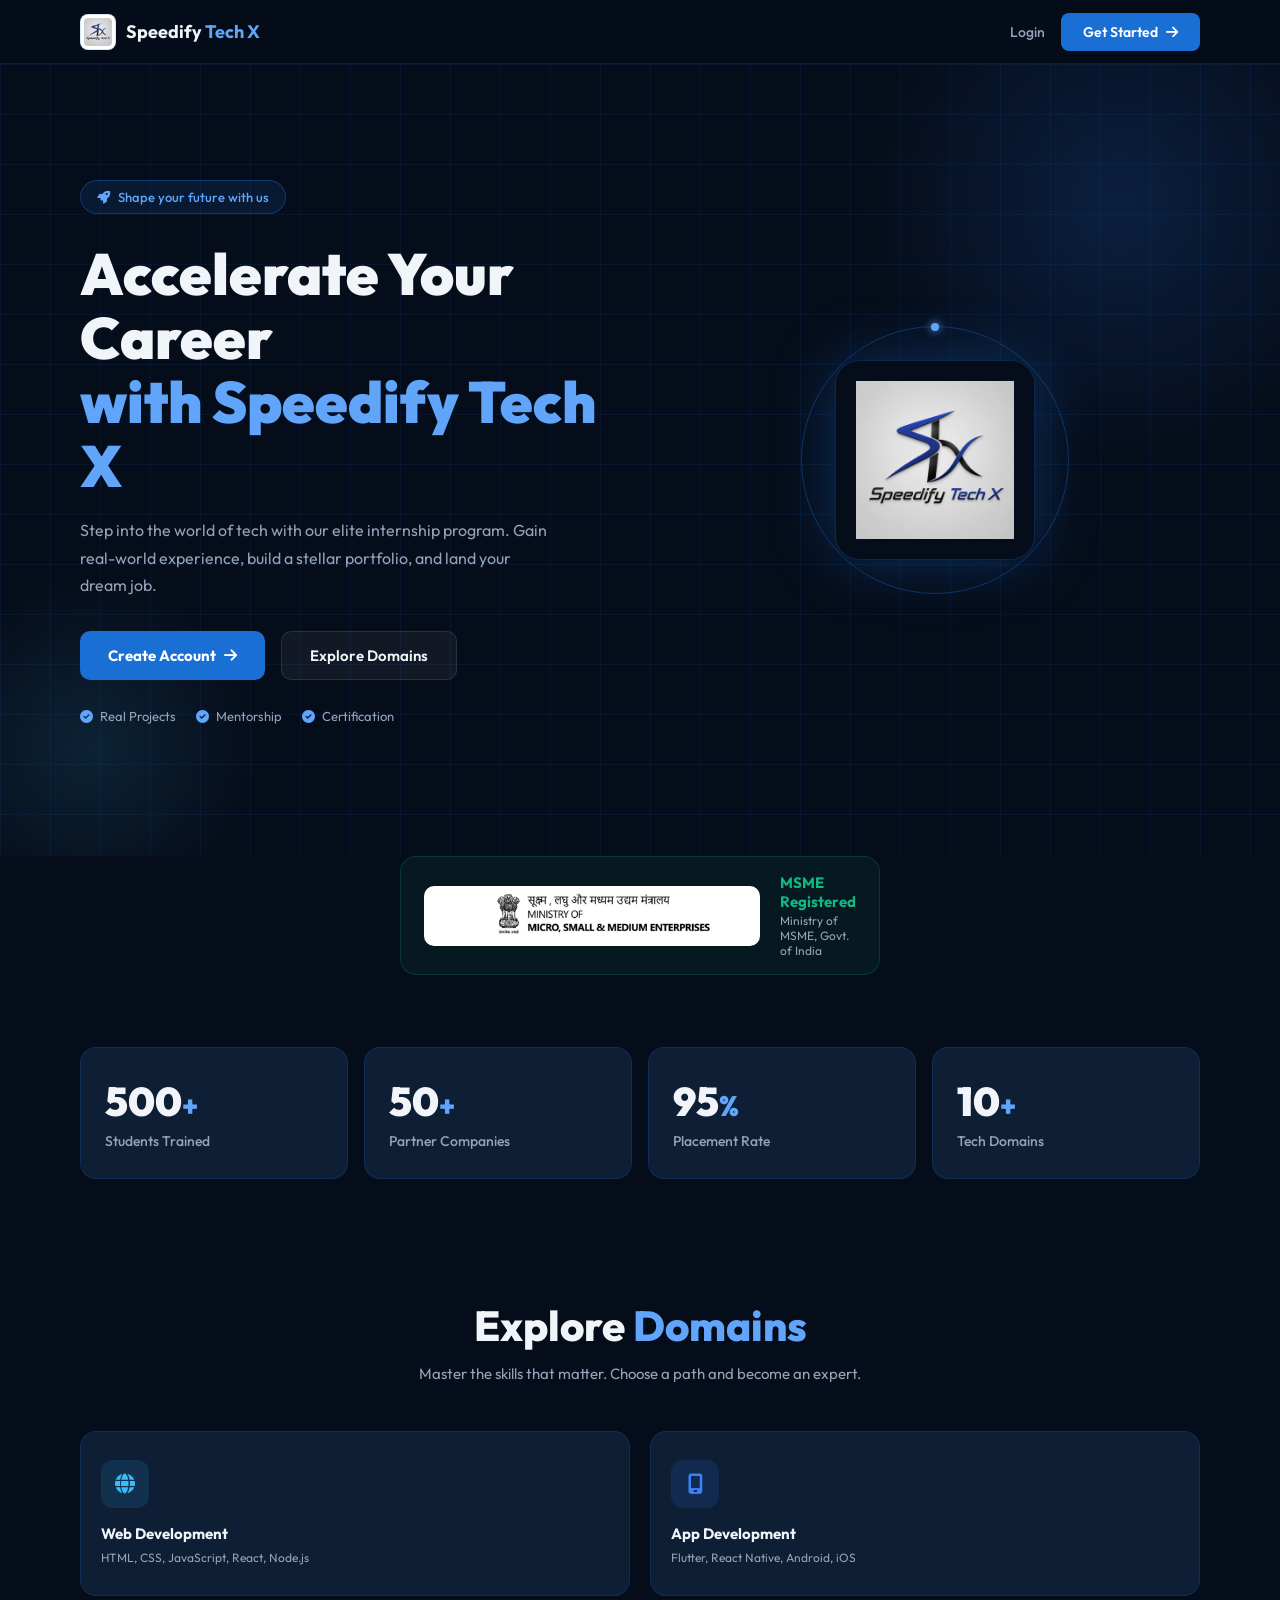
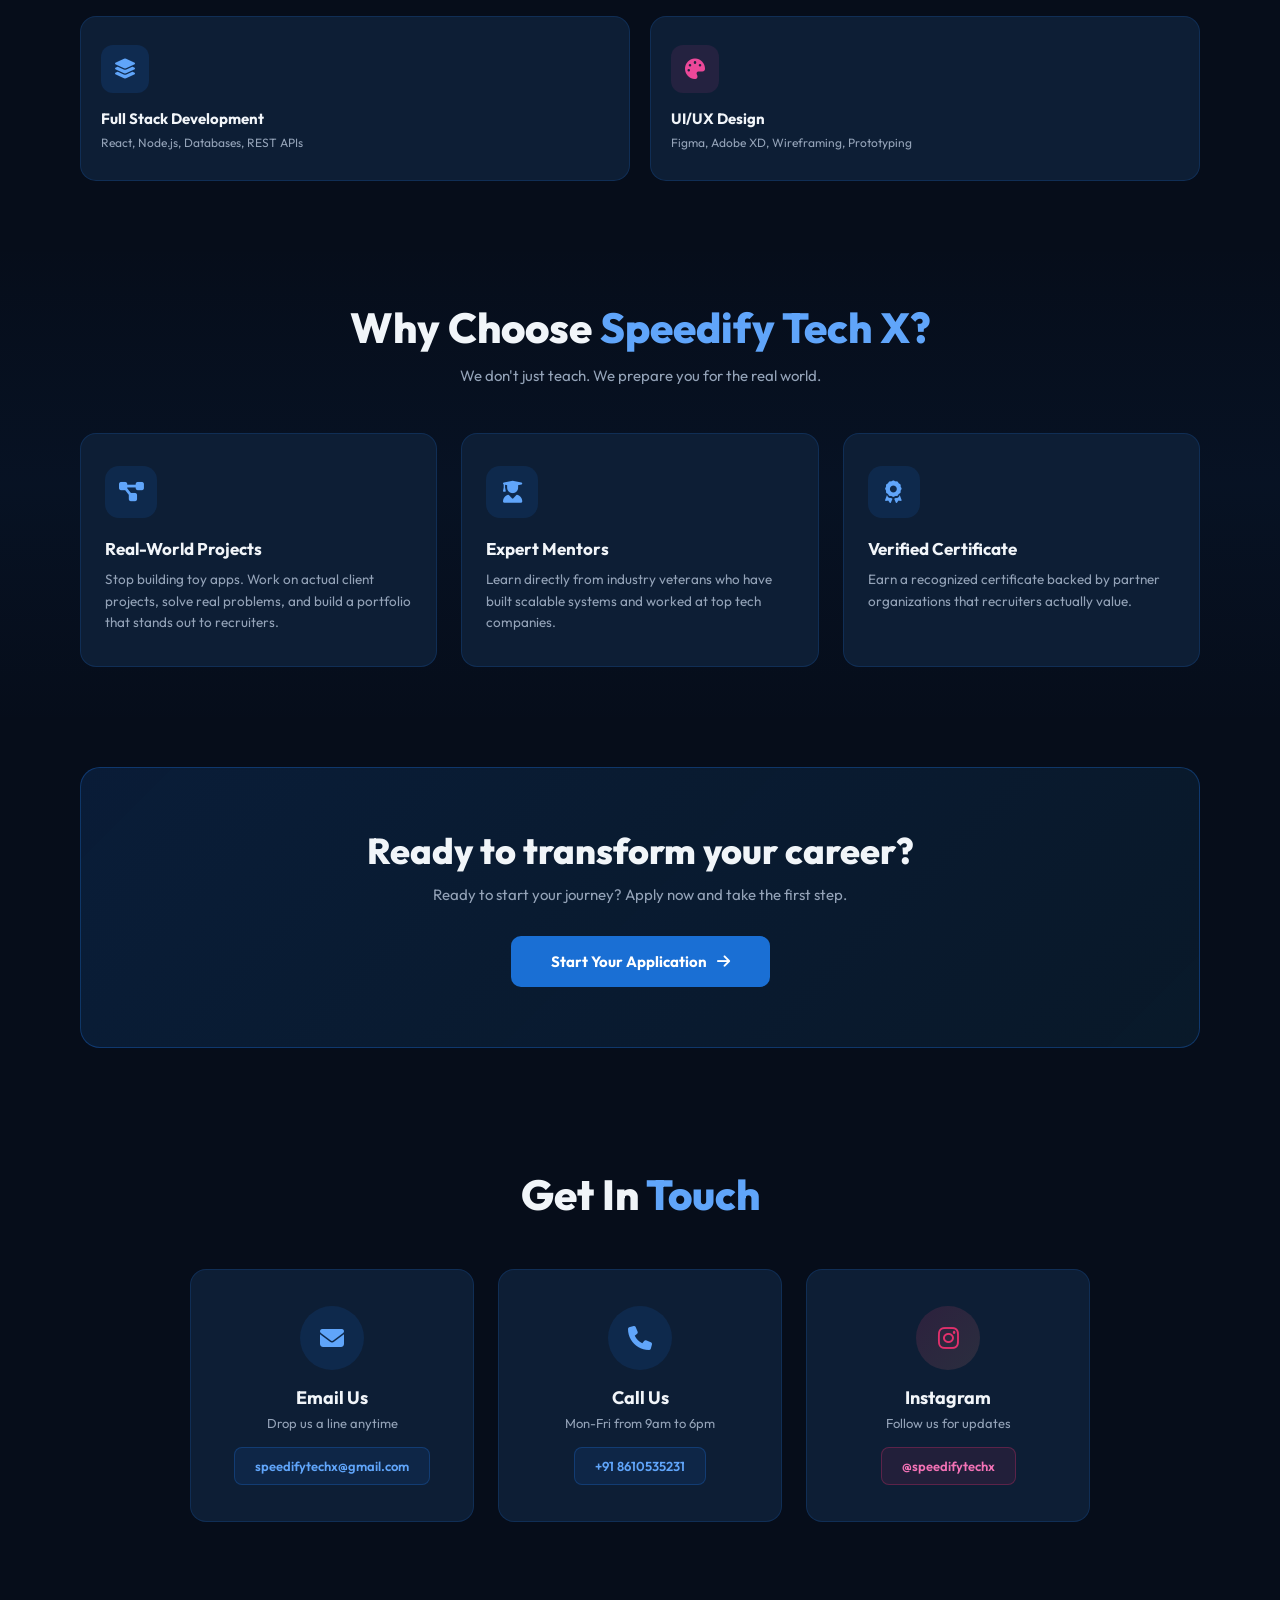
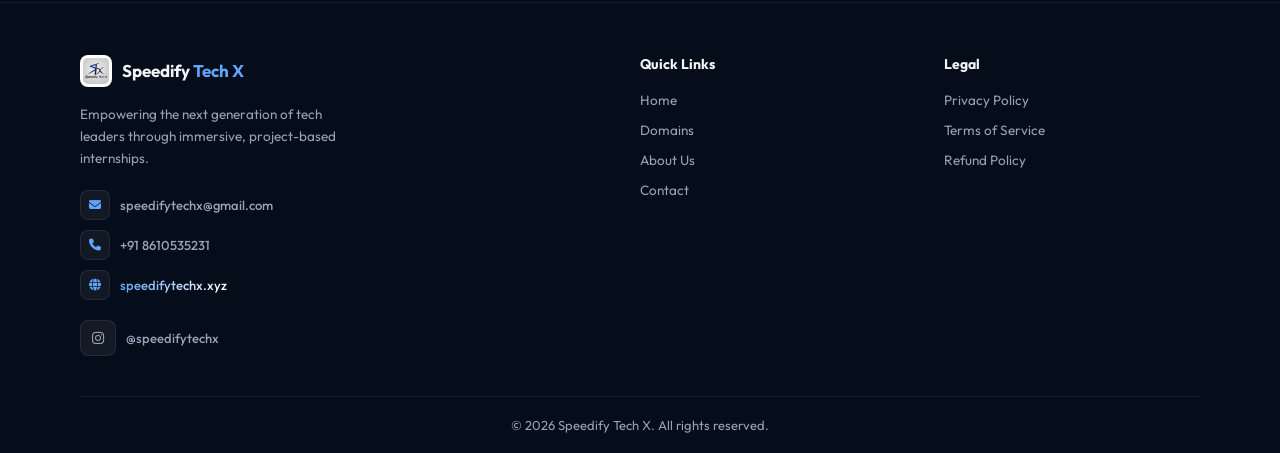
==== landing.html @ d1d83540 "Add files via upload" ====
<!DOCTYPE html>
<html lang="en">
<head>
  <meta charset="UTF-8">
  <meta name="viewport" content="width=device-width, initial-scale=1.0">
  <title>Speedify Tech X — Accelerate Your Career</title>
  <link rel="icon" type="image/jpeg" href="logo.jpeg">
  <link rel="preconnect" href="https://fonts.googleapis.com">
  <link rel="preconnect" href="https://fonts.gstatic.com" crossorigin>
  <link href="https://fonts.googleapis.com/css2?family=Outfit:wght@300;400;500;600;700;800;900&display=swap" rel="stylesheet">
  <link rel="stylesheet" href="https://cdnjs.cloudflare.com/ajax/libs/font-awesome/6.4.0/css/all.min.css">
  <link rel="stylesheet" href="landing.css?v=2">
</head>
<body>

  <!-- NAVBAR -->
  <nav class="navbar">
    <div class="container nav-inner">
      <div class="nav-brand">
        <img src="logo.jpeg" alt="Speedify Tech X" class="nav-logo">
        <span class="nav-brand-name">Speedify <span>Tech X</span></span>
      </div>
      <div class="nav-actions">
        <a href="index.html#login" class="btn-nav-login">Login</a>
        <a href="index.html#apply" class="btn-nav-cta">Get Started <i class="fa-solid fa-arrow-right"></i></a>
      </div>
      <!-- Mobile hamburger -->
      <button class="btn-mobile-nav" id="mobileNavBtn" aria-label="Toggle navigation">
        <i class="fa-solid fa-bars" id="mobileNavIcon"></i>
      </button>
    </div>
    <!-- Mobile nav drawer -->
    <div class="nav-mobile-drawer" id="mobileNavDrawer">
      <a href="#">Home</a>
      <a href="#domains">Domains</a>
      <a href="#contact">Contact</a>
      <a href="index.html#login">Login</a>
      <a href="index.html#apply">Get Started</a>
    </div>
  </nav>

  <!-- HERO -->
  <section class="hero-section">
    <div class="hero-grid-bg"></div>
    <div class="container hero">
      <div class="hero-left">
        <div class="hero-badge"><i class="fa-solid fa-rocket"></i> Shape your future with us</div>
        <h1 class="hero-title">
          Accelerate Your<br>Career<br>
          <span class="hero-title-accent">with Speedify Tech X</span>
        </h1>
        <p class="hero-desc">Step into the world of tech with our elite internship program. Gain real-world experience, build a stellar portfolio, and land your dream job.</p>
        <div class="hero-cta-row">
          <a href="index.html#apply" class="btn-hero-primary">Create Account <i class="fa-solid fa-arrow-right"></i></a>
          <a href="#domains" class="btn-hero-secondary">Explore Domains</a>
        </div>
        <div class="hero-trust-row">
          <span><i class="fa-solid fa-circle-check"></i> Real Projects</span>
          <span><i class="fa-solid fa-circle-check"></i> Mentorship</span>
          <span><i class="fa-solid fa-circle-check"></i> Certification</span>
        </div>

      </div>
      <div class="hero-right">
        <div class="hero-logo-ring">
          <div class="ring-outer"></div>
          <div class="hero-logo-card">
            <img src="logo.jpeg" alt="Speedify Tech X Logo">
          </div>
        </div>

      </div>
    </div>
  </section>

  <!-- MSME BADGE -->
  <div class="container msme-wrap">
    <div class="msme-bar">
      <div class="msme-cert-img-wrap">
        <img src="msme.jpg" alt="MSME Certificate" class="msme-cert-img">
      </div>
      <div class="msme-right-text">
        <strong class="msme-registered-title">MSME Registered</strong>
        <p class="msme-registered-sub">Ministry of MSME, Govt. of India</p>
      </div>
    </div>
  </div>

  <!-- STATS -->
  <section class="stats-section">
    <div class="container">
      <div class="stats-grid">
        <div class="stat-card"><span class="stat-num">500<span class="stat-plus">+</span></span><span class="stat-label">Students Trained</span></div>
        <div class="stat-card"><span class="stat-num">50<span class="stat-plus">+</span></span><span class="stat-label">Partner Companies</span></div>
        <div class="stat-card"><span class="stat-num">95<span class="stat-plus">%</span></span><span class="stat-label">Placement Rate</span></div>
        <div class="stat-card"><span class="stat-num">10<span class="stat-plus">+</span></span><span class="stat-label">Tech Domains</span></div>
      </div>
    </div>
  </section>

  <!-- DOMAINS -->
  <section class="domains-section" id="domains">
    <div class="container">
      <div class="section-header">
        <h2>Explore <span>Domains</span></h2>
        <p>Master the skills that matter. Choose a path and become an expert.</p>
      </div>
      <div class="domains-grid">
        <div class="domain-card"><div class="domain-icon cyan"><i class="fa-solid fa-globe"></i></div><h3>Web Development</h3><p>HTML, CSS, JavaScript, React, Node.js</p></div>
        <div class="domain-card"><div class="domain-icon blue"><i class="fa-solid fa-mobile-screen"></i></div><h3>App Development</h3><p>Flutter, React Native, Android, iOS</p></div>
        <div class="domain-card"><div class="domain-icon purple"><i class="fa-solid fa-layer-group"></i></div><h3>Full Stack Development</h3><p>React, Node.js, Databases, REST APIs</p></div>
        <div class="domain-card"><div class="domain-icon pink"><i class="fa-solid fa-palette"></i></div><h3>UI/UX Design</h3><p>Figma, Adobe XD, Wireframing, Prototyping</p></div>
      </div>
    </div>
  </section>

  <!-- WHY CHOOSE -->
  <section class="why-section">
    <div class="container">
      <div class="section-header">
        <h2>Why Choose <span>Speedify Tech X?</span></h2>
        <p>We don't just teach. We prepare you for the real world.</p>
      </div>
      <div class="why-grid">
        <div class="why-card"><div class="why-icon"><i class="fa-solid fa-diagram-project"></i></div><h3>Real-World Projects</h3><p>Stop building toy apps. Work on actual client projects, solve real problems, and build a portfolio that stands out to recruiters.</p></div>
        <div class="why-card"><div class="why-icon"><i class="fa-solid fa-user-graduate"></i></div><h3>Expert Mentors</h3><p>Learn directly from industry veterans who have built scalable systems and worked at top tech companies.</p></div>
        <div class="why-card"><div class="why-icon"><i class="fa-solid fa-award"></i></div><h3>Verified Certificate</h3><p>Earn a recognized certificate backed by partner organizations that recruiters actually value.</p></div>
      </div>
    </div>
  </section>

  <!-- CTA SECTION -->
  <section class="cta-section">
    <div class="container">
      <div class="cta-card">
        <h2>Ready to transform your career?</h2>
        <p>Ready to start your journey? Apply now and take the first step.</p>
        <a href="index.html#apply" class="btn-cta-full">Start Your Application <i class="fa-solid fa-arrow-right"></i></a>
      </div>
    </div>
  </section>

  <!-- CONTACT -->
  <section class="contact-section" id="contact">
    <div class="container">
      <div class="section-header"><h2>Get In <span>Touch</span></h2></div>
      <div class="contact-grid">
        <div class="contact-card">
          <div class="contact-icon"><i class="fa-solid fa-envelope"></i></div>
          <h3>Email Us</h3>
          <p>Drop us a line anytime</p>
          <a href="mailto:speedifytechx@gmail.com" class="contact-link">speedifytechx@gmail.com</a>
        </div>
        <div class="contact-card">
          <div class="contact-icon"><i class="fa-solid fa-phone"></i></div>
          <h3>Call Us</h3>
          <p>Mon-Fri from 9am to 6pm</p>
          <a href="tel:+918610535231" class="contact-link">+91 8610535231</a>
        </div>
        <div class="contact-card insta-card">
          <div class="contact-icon"><i class="fa-brands fa-instagram"></i></div>
          <h3>Instagram</h3>
          <p>Follow us for updates</p>
          <a href="https://www.instagram.com/speedifytechx?igsh=OW5lcGgxejd1MXJq" target="_blank" rel="noopener noreferrer" class="contact-link">@speedifytechx</a>
        </div>
      </div>
    </div>
  </section>

  <!-- FOOTER -->
  <footer class="footer">
    <div class="container">
      <div class="footer-main">
        <div class="footer-brand-col">
          <div class="footer-brand">
            <img src="logo.jpeg" alt="Speedify Tech X" class="footer-logo">
            <span class="footer-brand-name">Speedify <span>Tech X</span></span>
          </div>
          <p class="footer-brand-desc">Empowering the next generation of tech leaders through immersive, project-based internships.</p>
          <div class="footer-contact-list">
            <a href="mailto:speedifytechx@gmail.com" class="footer-contact-item footer-fade-in" style="animation-delay:0.1s">
              <i class="fa-solid fa-envelope"></i>
              <span>speedifytechx@gmail.com</span>
            </a>
            <a href="tel:+918610535231" class="footer-contact-item footer-fade-in" style="animation-delay:0.2s">
              <i class="fa-solid fa-phone"></i>
              <span>+91 8610535231</span>
            </a>
            <a href="https://speedifytechx.xyz/" target="_blank" rel="noopener noreferrer" class="footer-contact-item footer-contact-website footer-fade-in" style="animation-delay:0.3s">
              <i class="fa-solid fa-globe"></i>
              <span>speedifytechx.xyz</span>
            </a>
          </div>
          <div class="footer-socials">
            <a href="https://www.instagram.com/speedifytechx?igsh=OW5lcGgxejd1MXJq" target="_blank" rel="noopener noreferrer" class="footer-social-link footer-fade-in" style="animation-delay:0.4s" aria-label="Instagram">
              <span class="footer-social-btn"><i class="fa-brands fa-instagram"></i></span>
              <span>@speedifytechx</span>
            </a>
          </div>
        </div>
        <div class="footer-links-col">
          <h4 class="footer-col-title">Quick Links</h4>
          <ul class="footer-link-list">
            <li><a href="#">Home</a></li>
            <li><a href="#domains">Domains</a></li>
            <li><a href="#">About Us</a></li>
            <li><a href="#contact">Contact</a></li>
          </ul>
        </div>
        <div class="footer-links-col">
          <h4 class="footer-col-title">Legal</h4>
          <ul class="footer-link-list">
            <li><a href="#">Privacy Policy</a></li>
            <li><a href="#">Terms of Service</a></li>
            <li><a href="#">Refund Policy</a></li>
          </ul>
        </div>
      </div>
      <div class="footer-bottom">
        <p>© 2026 Speedify Tech X. All rights reserved.</p>
      </div>
    </div>
  </footer>

  <!-- Scroll to top -->
  <button class="scroll-top" id="scrollTop" onclick="window.scrollTo({top:0,behavior:'smooth'})">
    <i class="fa-solid fa-arrow-up"></i>
  </button>

  <script>
    window.addEventListener('scroll', () => {
      document.getElementById('scrollTop').style.opacity = window.scrollY > 300 ? '1' : '0';
    });

    // Mobile nav toggle
    const mobileNavBtn    = document.getElementById('mobileNavBtn');
    const mobileNavDrawer = document.getElementById('mobileNavDrawer');
    const mobileNavIcon   = document.getElementById('mobileNavIcon');
    if (mobileNavBtn && mobileNavDrawer) {
      mobileNavBtn.addEventListener('click', () => {
        const isOpen = mobileNavDrawer.classList.toggle('open');
        mobileNavIcon.className = isOpen ? 'fa-solid fa-xmark' : 'fa-solid fa-bars';
      });
      // Close drawer when a link is clicked
      mobileNavDrawer.querySelectorAll('a').forEach(link => {
        link.addEventListener('click', () => {
          mobileNavDrawer.classList.remove('open');
          mobileNavIcon.className = 'fa-solid fa-bars';
        });
      });
    }
  </script>
</body>
</html>
---- landing.css ----
/* Speedify Tech X — Landing Page CSS */
*, *::before, *::after { margin: 0; padding: 0; box-sizing: border-box; }

html { width: 100%; min-height: 100vh; }

:root {
  --bg: #060d1a;
  --bg2: #091221;
  --card: #0d1e35;
  --border: rgba(30,115,230,0.18);
  --purple: #1a6fd4;
  --purple-light: #60a5fa;
  --cyan: #38bdf8;
  --text: #f1f5f9;
  --muted: #94a3b8;
  --success: #10b981;
  --max-w: 1200px;
  --px: 60px;
}

body { font-family: 'Outfit', sans-serif; background: var(--bg); color: var(--text); overflow-x: hidden; width: 100%; min-height: 100vh; }

/* ── FULL-WIDTH SECTION BASE ──────────────────────────── */
section, .navbar, .footer, .msme-wrap { width: 100%; }

/* ── SHARED CONTAINER ─────────────────────────────────── */
.container {
  width: 100%;
  max-width: var(--max-w);
  margin-left: auto;
  margin-right: auto;
  padding-left: var(--px);
  padding-right: var(--px);
}

/* ── NAVBAR ───────────────────────────────────────────── */
.navbar { height: 64px; position: sticky; top: 0; z-index: 100; background: rgba(6,13,26,0.88); backdrop-filter: blur(12px); border-bottom: 1px solid var(--border); }
.nav-inner { display: flex; align-items: center; justify-content: space-between; height: 100%; padding-top: 0; padding-bottom: 0; }
.nav-brand { display: flex; align-items: center; gap: 10px; }
.nav-logo { width: 36px; height: 36px; border-radius: 8px; object-fit: contain; background: #fff; border: 1px solid var(--border); padding: 3px; }
.nav-brand-name { font-size: 18px; font-weight: 700; color: var(--text); }
.nav-brand-name span { color: var(--purple-light); }
.nav-actions { display: flex; align-items: center; gap: 16px; }
.btn-nav-login { color: var(--muted); text-decoration: none; font-size: 14px; font-weight: 500; transition: color 0.2s; }
.btn-nav-login:hover { color: var(--text); }
.btn-nav-cta { background: var(--purple); color: #fff; padding: 10px 22px; border-radius: 8px; text-decoration: none; font-size: 14px; font-weight: 600; display: flex; align-items: center; gap: 8px; transition: all 0.2s; }
.btn-nav-cta:hover { background: #1558b0; transform: translateY(-1px); }

/* ── HERO ─────────────────────────────────────────────── */
.hero-section { position: relative; width: 100%; overflow: hidden; }
.hero-grid-bg {
  position: absolute; inset: 0;
  background-image:
    linear-gradient(rgba(30,115,230,0.09) 1px, transparent 1px),
    linear-gradient(90deg, rgba(30,115,230,0.09) 1px, transparent 1px);
  background-size: 50px 50px;
  pointer-events: none; z-index: 0;
  animation: gridPulse 6s ease-in-out infinite alternate;
}
@keyframes gridPulse {
  0%   { opacity: 0.6; }
  100% { opacity: 1; }
}
/* Floating blue orbs */
.hero-section::before {
  content: '';
  position: absolute;
  width: 520px; height: 520px;
  border-radius: 50%;
  background: radial-gradient(circle, rgba(30,115,230,0.18) 0%, transparent 70%);
  top: -120px; right: -100px;
  pointer-events: none; z-index: 0;
  animation: orbFloat 10s ease-in-out infinite alternate;
}
.hero-section::after {
  content: '';
  position: absolute;
  width: 340px; height: 340px;
  border-radius: 50%;
  background: radial-gradient(circle, rgba(56,189,248,0.12) 0%, transparent 70%);
  bottom: -60px; left: -80px;
  pointer-events: none; z-index: 0;
  animation: orbFloat 13s ease-in-out infinite alternate-reverse;
}
@keyframes orbFloat {
  0%   { transform: translate(0,0) scale(1); }
  100% { transform: translate(30px, 40px) scale(1.08); }
}
.hero { min-height: 88vh; display: flex; align-items: center; justify-content: space-between; padding-top: 60px; padding-bottom: 60px; gap: 60px; position: relative; z-index: 1; }
.hero-left { flex: 1; max-width: 560px; z-index: 1; }
.hero-badge { display: inline-flex; align-items: center; gap: 8px; background: rgba(30,115,230,0.12); border: 1px solid rgba(30,115,230,0.35); color: var(--purple-light); padding: 8px 16px; border-radius: 30px; font-size: 13px; font-weight: 500; margin-bottom: 28px; }
.hero-title { font-size: clamp(36px, 5vw, 58px); font-weight: 900; line-height: 1.1; margin-bottom: 20px; }
.hero-title-accent { color: var(--purple-light); }
.hero-desc { font-size: 16px; color: var(--muted); line-height: 1.7; margin-bottom: 32px; max-width: 480px; }
.hero-cta-row { display: flex; gap: 16px; margin-bottom: 28px; flex-wrap: wrap; }
.btn-hero-primary { background: var(--purple); color: #fff; padding: 14px 28px; border-radius: 10px; text-decoration: none; font-size: 15px; font-weight: 700; display: flex; align-items: center; gap: 8px; transition: all 0.2s; }
.btn-hero-primary:hover { background: #1558b0; transform: translateY(-2px); box-shadow: 0 8px 24px rgba(26,111,212,0.4); }
.btn-hero-secondary { background: rgba(255,255,255,0.05); color: var(--text); padding: 14px 28px; border-radius: 10px; text-decoration: none; font-size: 15px; font-weight: 600; border: 1px solid rgba(255,255,255,0.1); transition: all 0.2s; }
.btn-hero-secondary:hover { background: rgba(255,255,255,0.1); }
.hero-trust-row { display: flex; gap: 20px; font-size: 13px; color: var(--muted); margin-bottom: 16px; flex-wrap: wrap; }
.hero-trust-row i { color: var(--purple-light); margin-right: 4px; }

/* HERO RIGHT */
.hero-right { flex: 1; display: flex; align-items: center; justify-content: center; position: relative; min-height: 380px; z-index: 1; overflow: visible; }
.hero-logo-ring { position: relative; width: 220px; height: 220px; display: flex; align-items: center; justify-content: center; }
.ring-outer { position: absolute; inset: -24px; border-radius: 50%; border: 1.5px solid rgba(30,115,230,0.35); animation: spin 20s linear infinite; }
.ring-outer::before { content:''; position: absolute; top: -4px; left: 50%; width: 8px; height: 8px; background: var(--purple-light); border-radius: 50%; transform: translateX(-50%); box-shadow: 0 0 8px var(--purple-light); }
.hero-logo-card { width: 200px; height: 200px; background: #060d1a; border-radius: 24px; display: flex; align-items: center; justify-content: center; box-shadow: 0 0 60px rgba(26,111,212,0.35); border: 1px solid rgba(30,115,230,0.25); padding: 20px; }
.hero-logo-card img { width: 100%; height: 100%; object-fit: contain; border-radius: 0; }
@keyframes spin { from { transform: rotate(0deg); } to { transform: rotate(360deg); } }


/* ── MSME BAR ─────────────────────────────────────────── */
.msme-wrap { padding-top: 0; padding-bottom: 32px; }
.msme-bar { background: rgba(16,185,129,0.07); border: 1px solid rgba(16,185,129,0.2); border-radius: 16px; padding: 16px 28px; display: flex; align-items: center; justify-content: center; gap: 20px; max-width: 480px; margin: 0 auto; }
.msme-cert-img-wrap { background: #fff; border-radius: 10px; overflow: hidden; flex-shrink: 0; height: 60px; display: flex; align-items: center; padding: 4px 8px; }
.msme-cert-img { height: 52px; width: auto; object-fit: contain; display: block; }
.msme-right-text { display: flex; flex-direction: column; gap: 2px; }
.msme-registered-title { color: var(--success); font-size: 15px; font-weight: 700; }
.msme-registered-sub { color: var(--muted); font-size: 12px; }

/* ── STATS ────────────────────────────────────────────── */
.stats-section { padding: 40px 0 60px; }
.stats-grid { display: grid; grid-template-columns: repeat(4, 1fr); gap: 16px; }
.stat-card { background: var(--card); border: 1px solid var(--border); border-radius: 16px; padding: 28px 24px; display: flex; flex-direction: column; gap: 6px; transition: border-color 0.2s; }
.stat-card:hover { border-color: rgba(30,115,230,0.45); }
.stat-num { font-size: 40px; font-weight: 900; color: var(--text); }
.stat-plus { color: var(--purple-light); font-size: 28px; }
.stat-label { color: var(--muted); font-size: 14px; font-weight: 500; }

/* ── SECTION HEADER ───────────────────────────────────── */
.section-header { text-align: center; margin-bottom: 48px; }
.section-header h2 { font-size: clamp(28px, 4vw, 42px); font-weight: 800; margin-bottom: 12px; }
.section-header h2 span { color: var(--purple-light); }
.section-header p { color: var(--muted); font-size: 15px; max-width: 500px; margin: 0 auto; }

/* ── DOMAINS ──────────────────────────────────────────── */
.domains-section { padding: 60px 0; }
.domains-grid { display: grid; grid-template-columns: repeat(2, 1fr); gap: 20px; }

/* ── DOMAIN CARDS ─ full-width stretch ────────────────── */
.domain-card { background: var(--card); border: 1px solid var(--border); border-radius: 16px; padding: 28px 20px; transition: all 0.2s; cursor: default; width: 100%; }
.domain-card:hover { border-color: rgba(30,115,230,0.5); transform: translateY(-4px); box-shadow: 0 12px 32px rgba(26,111,212,0.2); }
.domain-icon { width: 48px; height: 48px; border-radius: 12px; display: flex; align-items: center; justify-content: center; font-size: 20px; margin-bottom: 16px; }
.domain-icon.cyan   { background: rgba(56,189,248,0.12);  color: #38bdf8; }
.domain-icon.purple { background: rgba(30,115,230,0.15);  color: var(--purple-light); }
.domain-icon.red    { background: rgba(244,63,94,0.1);    color: #f43f5e; }
.domain-icon.green  { background: rgba(16,185,129,0.1);   color: #10b981; }
.domain-icon.pink   { background: rgba(236,72,153,0.1);   color: #ec4899; }
.domain-icon.blue   { background: rgba(59,130,246,0.12);  color: #3b82f6; }
.domain-card h3 { font-size: 15px; font-weight: 700; margin-bottom: 6px; }
.domain-card p  { font-size: 12px; color: var(--muted); line-height: 1.5; }

/* ── WHY SECTION ──────────────────────────────────────── */
.why-section { padding: 60px 0; background: linear-gradient(180deg, transparent 0%, rgba(26,111,212,0.05) 50%, transparent 100%); }
.why-grid { display: grid; grid-template-columns: repeat(3, 1fr); gap: 24px; }
.why-card { background: var(--card); border: 1px solid var(--border); border-radius: 16px; padding: 32px 24px; transition: all 0.2s; }
.why-card:hover { border-color: rgba(30,115,230,0.45); transform: translateY(-4px); }
.why-icon { width: 52px; height: 52px; background: rgba(30,115,230,0.13); border-radius: 14px; display: flex; align-items: center; justify-content: center; font-size: 22px; color: var(--purple-light); margin-bottom: 20px; }
.why-card h3 { font-size: 17px; font-weight: 700; margin-bottom: 10px; }
.why-card p  { font-size: 13.5px; color: var(--muted); line-height: 1.6; }

/* ── CTA ──────────────────────────────────────────────── */
.cta-section { padding: 40px 0 60px; }
.cta-card { background: linear-gradient(135deg, rgba(26,111,212,0.16) 0%, rgba(56,189,248,0.07) 100%); border: 1px solid rgba(30,115,230,0.32); border-radius: 20px; padding: 60px 40px; text-align: center; }
.cta-card h2 { font-size: clamp(24px, 3vw, 36px); font-weight: 800; margin-bottom: 12px; }
.cta-card p  { color: var(--muted); font-size: 15px; margin-bottom: 32px; }
.btn-cta-full { display: inline-flex; align-items: center; gap: 10px; background: var(--purple); color: #fff; padding: 16px 40px; border-radius: 10px; text-decoration: none; font-size: 15px; font-weight: 700; transition: all 0.2s; }
.btn-cta-full:hover { background: #1558b0; transform: translateY(-2px); box-shadow: 0 8px 32px rgba(26,111,212,0.45); }

/* ── CONTACT ──────────────────────────────────────────── */
.contact-section { padding: 60px 0; }
.contact-grid { display: grid; grid-template-columns: repeat(3, 1fr); gap: 24px; max-width: 900px; margin: 0 auto; }
.contact-card { background: var(--card); border: 1px solid var(--border); border-radius: 16px; padding: 36px 24px; text-align: center; }
.contact-icon { width: 64px; height: 64px; background: rgba(30,115,230,0.13); border-radius: 50%; display: flex; align-items: center; justify-content: center; font-size: 24px; color: var(--purple-light); margin: 0 auto 16px; }
.contact-card h3 { font-size: 18px; font-weight: 700; margin-bottom: 6px; }
.contact-card p  { color: var(--muted); font-size: 13px; margin-bottom: 16px; }
.contact-link { display: inline-block; background: rgba(30,115,230,0.1); border: 1px solid rgba(30,115,230,0.28); color: var(--purple-light); padding: 10px 20px; border-radius: 8px; text-decoration: none; font-size: 13px; font-weight: 600; transition: all 0.2s; }
.contact-link:hover { background: rgba(30,115,230,0.22); }
/* Instagram card special style */
.contact-card.insta-card .contact-icon { background: linear-gradient(135deg, rgba(225,48,108,0.15), rgba(253,160,133,0.12)); color: #e1306c; }
.contact-card.insta-card .contact-link { background: rgba(225,48,108,0.1); border-color: rgba(225,48,108,0.3); color: #f472b6; }
.contact-card.insta-card .contact-link:hover { background: rgba(225,48,108,0.2); }

/* ── FOOTER ───────────────────────────────────────────── */
.footer { border-top: 1px solid var(--border); margin-top: 20px; }
.footer-main { display: grid; grid-template-columns: 2fr 1fr 1fr; gap: 48px; padding: 52px 0 40px; }
.footer-brand-col { display: flex; flex-direction: column; gap: 16px; }
.footer-brand { display: flex; align-items: center; gap: 10px; }
.footer-logo { width: 32px; height: 32px; border-radius: 8px; object-fit: contain; background: #fff; padding: 3px; }
.footer-brand-name { font-size: 17px; font-weight: 700; color: var(--text); }
.footer-brand-name span { color: var(--purple-light); }
.footer-brand-desc { color: var(--muted); font-size: 13.5px; line-height: 1.65; max-width: 280px; }

/* Footer contact + animation */
@keyframes footerFadeUp {
  from { opacity: 0; transform: translateY(14px); }
  to   { opacity: 1; transform: translateY(0); }
}
@keyframes footerIconPulse {
  0%, 100% { box-shadow: 0 0 0 0 rgba(26,111,212,0.35); }
  50%      { box-shadow: 0 0 0 6px rgba(26,111,212,0); }
}
@keyframes footerLinkShimmer {
  0%   { background-position: 200% center; }
  100% { background-position: -200% center; }
}
.footer-fade-in { opacity: 0; animation: footerFadeUp 0.65s ease forwards; }
.footer-contact-list { display: flex; flex-direction: column; gap: 10px; margin-top: 4px; }
.footer-contact-item {
  display: inline-flex;
  align-items: center;
  gap: 10px;
  color: var(--muted);
  text-decoration: none;
  font-size: 13px;
  font-weight: 500;
  transition: color 0.25s ease, transform 0.25s ease;
}
.footer-contact-item i {
  width: 30px;
  height: 30px;
  border-radius: 8px;
  background: rgba(255,255,255,0.05);
  border: 1px solid rgba(255,255,255,0.08);
  display: flex;
  align-items: center;
  justify-content: center;
  font-size: 12px;
  color: var(--purple-light);
  flex-shrink: 0;
  transition: background 0.25s ease, transform 0.25s ease, box-shadow 0.25s ease;
}
.footer-contact-item:hover {
  color: var(--text);
  transform: translateX(5px);
}
.footer-contact-item:hover i {
  background: rgba(26,111,212,0.2);
  border-color: rgba(30,115,230,0.38);
  transform: scale(1.08);
  animation: footerIconPulse 1.4s ease infinite;
}
.footer-contact-website span {
  background: linear-gradient(90deg, var(--purple-light), #fff, var(--purple-light));
  background-size: 200% auto;
  -webkit-background-clip: text;
  background-clip: text;
  -webkit-text-fill-color: transparent;
  animation: footerLinkShimmer 4s linear infinite;
}
.footer-socials { display: flex; gap: 10px; margin-top: 4px; }
.footer-social-link {
  display: inline-flex;
  align-items: center;
  gap: 10px;
  color: var(--muted);
  text-decoration: none;
  font-size: 13px;
  font-weight: 500;
  transition: color 0.2s ease, transform 0.2s ease;
}
.footer-social-link:hover { color: var(--text); transform: translateX(4px); }
.footer-social-btn { width: 36px; height: 36px; border-radius: 8px; background: rgba(255,255,255,0.06); border: 1px solid rgba(255,255,255,0.08); color: var(--muted); display: flex; align-items: center; justify-content: center; font-size: 14px; transition: all 0.2s; }
.footer-social-link:hover .footer-social-btn { background: rgba(30,115,230,0.18); border-color: rgba(30,115,230,0.35); color: var(--purple-light); }
.footer-links-col { display: flex; flex-direction: column; gap: 12px; }
.footer-col-title { font-size: 14px; font-weight: 700; color: var(--text); margin-bottom: 4px; }
.footer-link-list { list-style: none; display: flex; flex-direction: column; gap: 10px; }
.footer-link-list a { color: var(--muted); text-decoration: none; font-size: 13.5px; transition: color 0.2s; }
.footer-link-list a:hover { color: var(--purple-light); }
.footer-bottom { padding: 20px 0; border-top: 1px solid var(--border); display: flex; align-items: center; justify-content: center; flex-wrap: wrap; gap: 12px; }
.footer-bottom p { color: var(--muted); font-size: 13px; }

/* ── SCROLL TO TOP ────────────────────────────────────── */
.scroll-top { position: fixed; bottom: 28px; right: 28px; width: 44px; height: 44px; background: var(--purple); color: #fff; border: none; border-radius: 50%; cursor: pointer; font-size: 16px; display: flex; align-items: center; justify-content: center; opacity: 0; transition: opacity 0.3s, transform 0.2s; box-shadow: 0 4px 16px rgba(26,111,212,0.45); }
.scroll-top:hover { transform: translateY(-3px); }

/* ── RESPONSIVE ───────────────────────────────────────── */
@media (max-width: 1280px) {
  :root { --px: 40px; }
}

@media (max-width: 1024px) {
  :root { --px: 24px; }
  .hero { flex-direction: column; align-items: center; padding-top: 48px; padding-bottom: 48px; text-align: center; }
  .hero-left {
    max-width: 100%;
    width: 100%;
    display: flex;
    flex-direction: column;
    align-items: center;
  }
  .hero-desc { margin-left: auto; margin-right: auto; }
  .hero-badge, .hero-trust-row { justify-content: center; }
  .hero-cta-row { justify-content: center; width: 100%; }
  .hero-right { min-height: 280px; width: 100%; }
  .msme-wrap { display: flex; justify-content: center; }
  .stats-grid { grid-template-columns: repeat(2, 1fr); }
  .domains-grid { grid-template-columns: repeat(2, 1fr); }
  .why-grid { grid-template-columns: 1fr; }
  .contact-grid { grid-template-columns: 1fr 1fr; }
  .footer-main { grid-template-columns: 1fr 1fr; gap: 32px; padding-top: 40px; padding-bottom: 32px; }
  .footer-brand-col { grid-column: 1 / -1; }
}

@media (max-width: 640px) {
  :root { --px: 20px; }
  .navbar { position: relative; }
  .nav-inner { gap: 12px; }
  .btn-mobile-nav { display: block; margin-left: auto; flex-shrink: 0; }
  .nav-actions { display: none; }
  .nav-brand { min-width: 0; }
  .nav-brand-name { font-size: 16px; }

  /* Hero */
  .hero { min-height: auto; gap: 36px; padding-top: 40px; padding-bottom: 40px; }
  .hero-title { font-size: clamp(30px, 8vw, 44px); }
  .hero-desc { font-size: 14px; }
  .btn-hero-primary,
  .btn-hero-secondary { width: 100%; justify-content: center; padding: 13px 20px; }
  .hero-right { min-height: 240px; }
  .hero-logo-card { width: 160px; height: 160px; }
  .hero-logo-ring { width: 160px; height: 160px; }

  /* MSME */
  .msme-bar {
    flex-direction: column;
    text-align: center;
    width: 100%;
    max-width: 100%;
    align-items: center;
    padding: 14px 18px;
  }
  .msme-cert-img-wrap {
    width: 100%;
    max-width: 280px;
    justify-content: center;
  }
  .msme-cert-img {
    max-width: 100%;
    width: auto;
    height: auto;
    max-height: 56px;
    object-fit: contain;
  }
  .msme-right-text { align-items: center; text-align: center; }

  /* Stats */
  .stats-grid { grid-template-columns: 1fr 1fr; gap: 12px; }
  .stat-card { padding: 20px 16px; align-items: center; text-align: center; }
  .stat-num { font-size: 32px; }

  /* Domains */
  .domains-grid { grid-template-columns: 1fr 1fr; gap: 12px; }
  .domain-card {
    padding: 20px 14px;
    display: flex;
    flex-direction: column;
    align-items: center;
    text-align: center;
  }

  /* Why */
  .why-grid { grid-template-columns: 1fr; }
  .why-card {
    width: 100%;
    display: flex;
    flex-direction: column;
    align-items: center;
    text-align: center;
  }

  /* CTA */
  .cta-card { padding: 40px 20px; }
  .btn-cta-full { width: 100%; justify-content: center; }

  /* Contact */
  .contact-grid { grid-template-columns: 1fr; }
  .contact-card { width: 100%; }

  /* Footer */
  .footer-main { grid-template-columns: 1fr; gap: 24px; padding-top: 28px; padding-bottom: 20px; }
  .footer-brand-col {
    grid-column: auto;
    align-items: center;
    text-align: center;
  }
  .footer-brand { justify-content: center; }
  .footer-brand-desc { max-width: 100%; text-align: center; }
  .footer-contact-list { align-items: center; width: 100%; }
  .footer-contact-item { max-width: 320px; width: 100%; }
  .footer-socials { justify-content: center; width: 100%; }
  .footer-links-col { align-items: center; text-align: center; }
  .footer-link-list { align-items: center; }
  .footer-bottom { flex-direction: column; text-align: center; justify-content: center; }

  /* Scroll top */
  .scroll-top { bottom: 16px; right: 16px; width: 40px; height: 40px; font-size: 14px; }
}

/* ── MOBILE NAV HAMBURGER ─────────────────────────────── */
.btn-mobile-nav {
  display: none;
  background: transparent;
  border: none;
  color: var(--text);
  font-size: 22px;
  cursor: pointer;
  padding: 4px 8px;
  border-radius: 8px;
  transition: background 0.2s;
}
.btn-mobile-nav:hover { background: rgba(255,255,255,0.08); }

/* Mobile nav drawer */
.nav-mobile-drawer {
  display: none;
  flex-direction: column;
  gap: 8px;
  background: rgba(6,13,26,0.97);
  border-top: 1px solid var(--border);
  padding: 16px var(--px);
  position: absolute;
  top: 64px;
  left: 0;
  right: 0;
  z-index: 99;
  backdrop-filter: blur(12px);
}
.nav-mobile-drawer.open { display: flex; }
.nav-mobile-drawer a {
  color: var(--muted);
  text-decoration: none;
  font-size: 15px;
  font-weight: 500;
  padding: 10px 0;
  border-bottom: 1px solid var(--border);
  transition: color 0.2s;
}
.nav-mobile-drawer a:last-child { border-bottom: none; }
.nav-mobile-drawer a:hover { color: var(--text); }

@media (max-width: 400px) {
  :root { --px: 14px; }
  .domains-grid { grid-template-columns: 1fr; }
  .stats-grid { grid-template-columns: 1fr; }
  .hero-trust-row {
    flex-direction: column;
    align-items: center;
    gap: 8px;
  }
  .hero-title { text-align: center; }
}
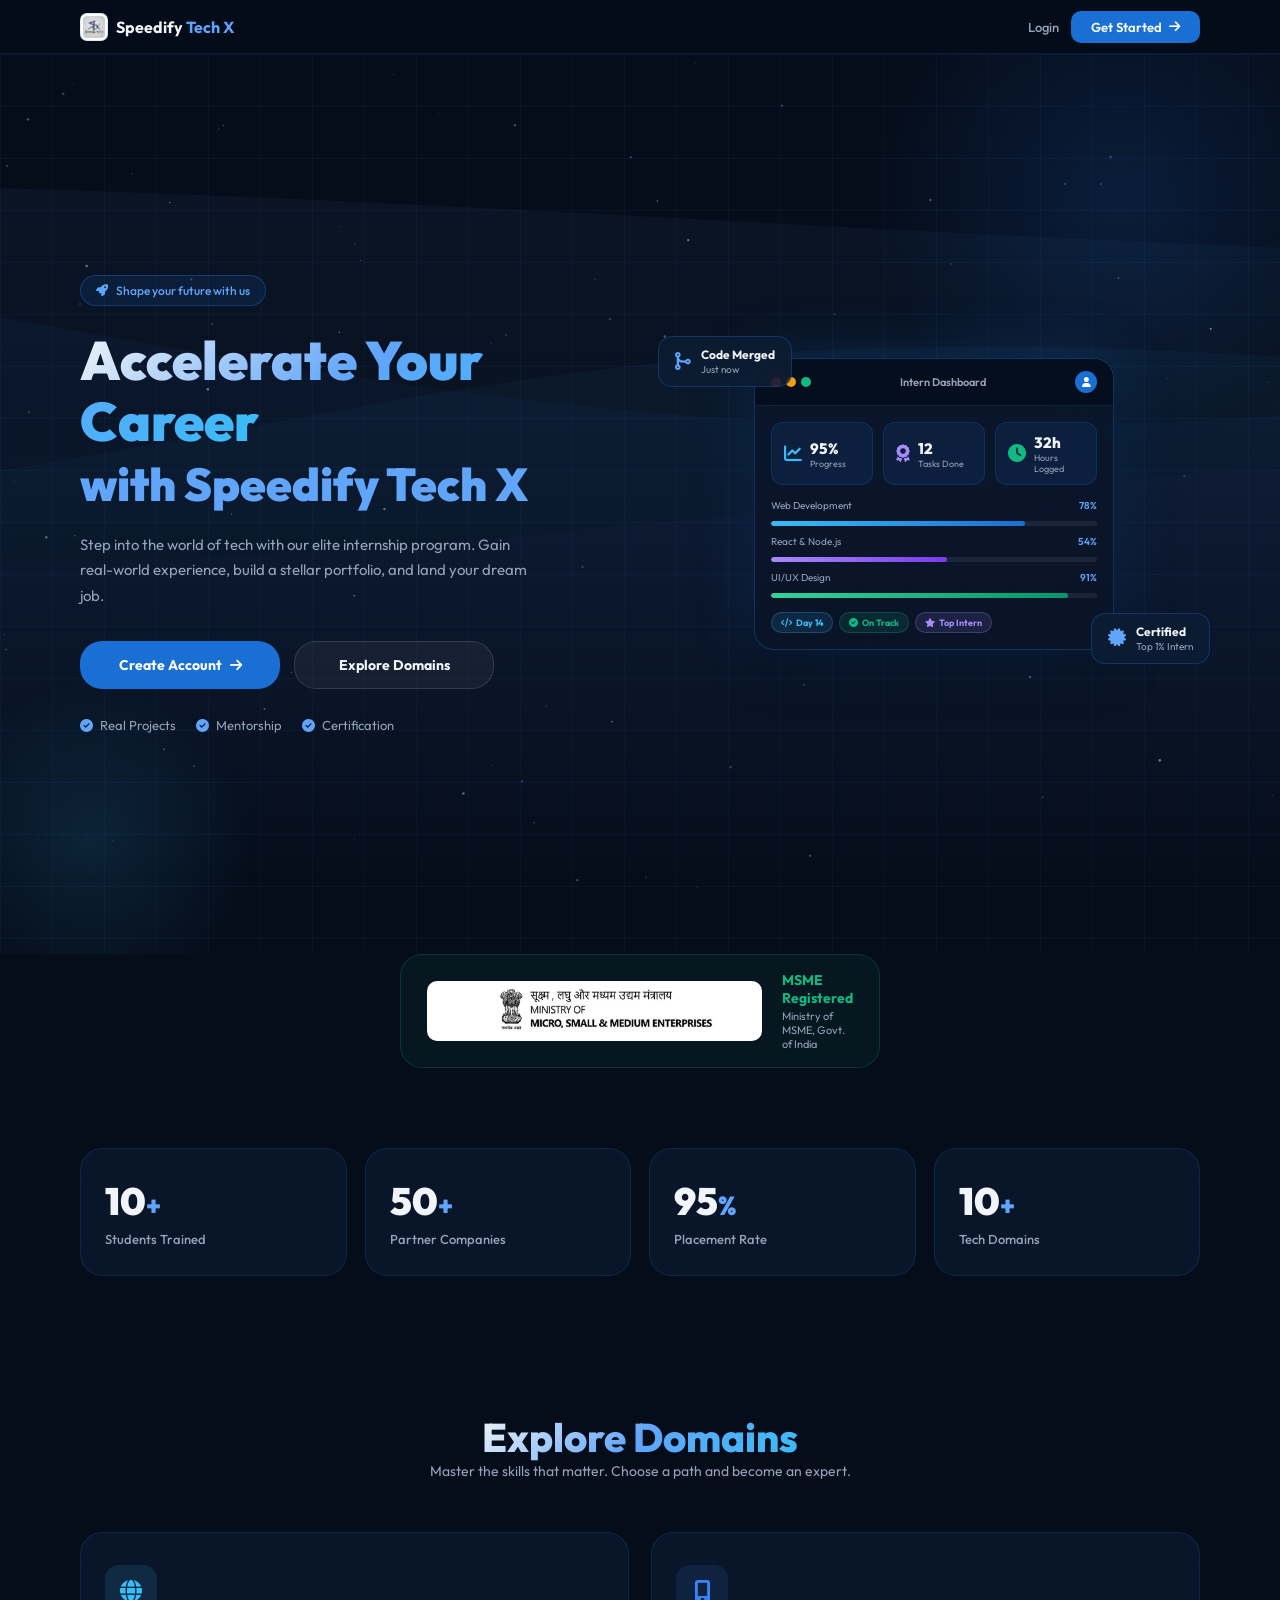
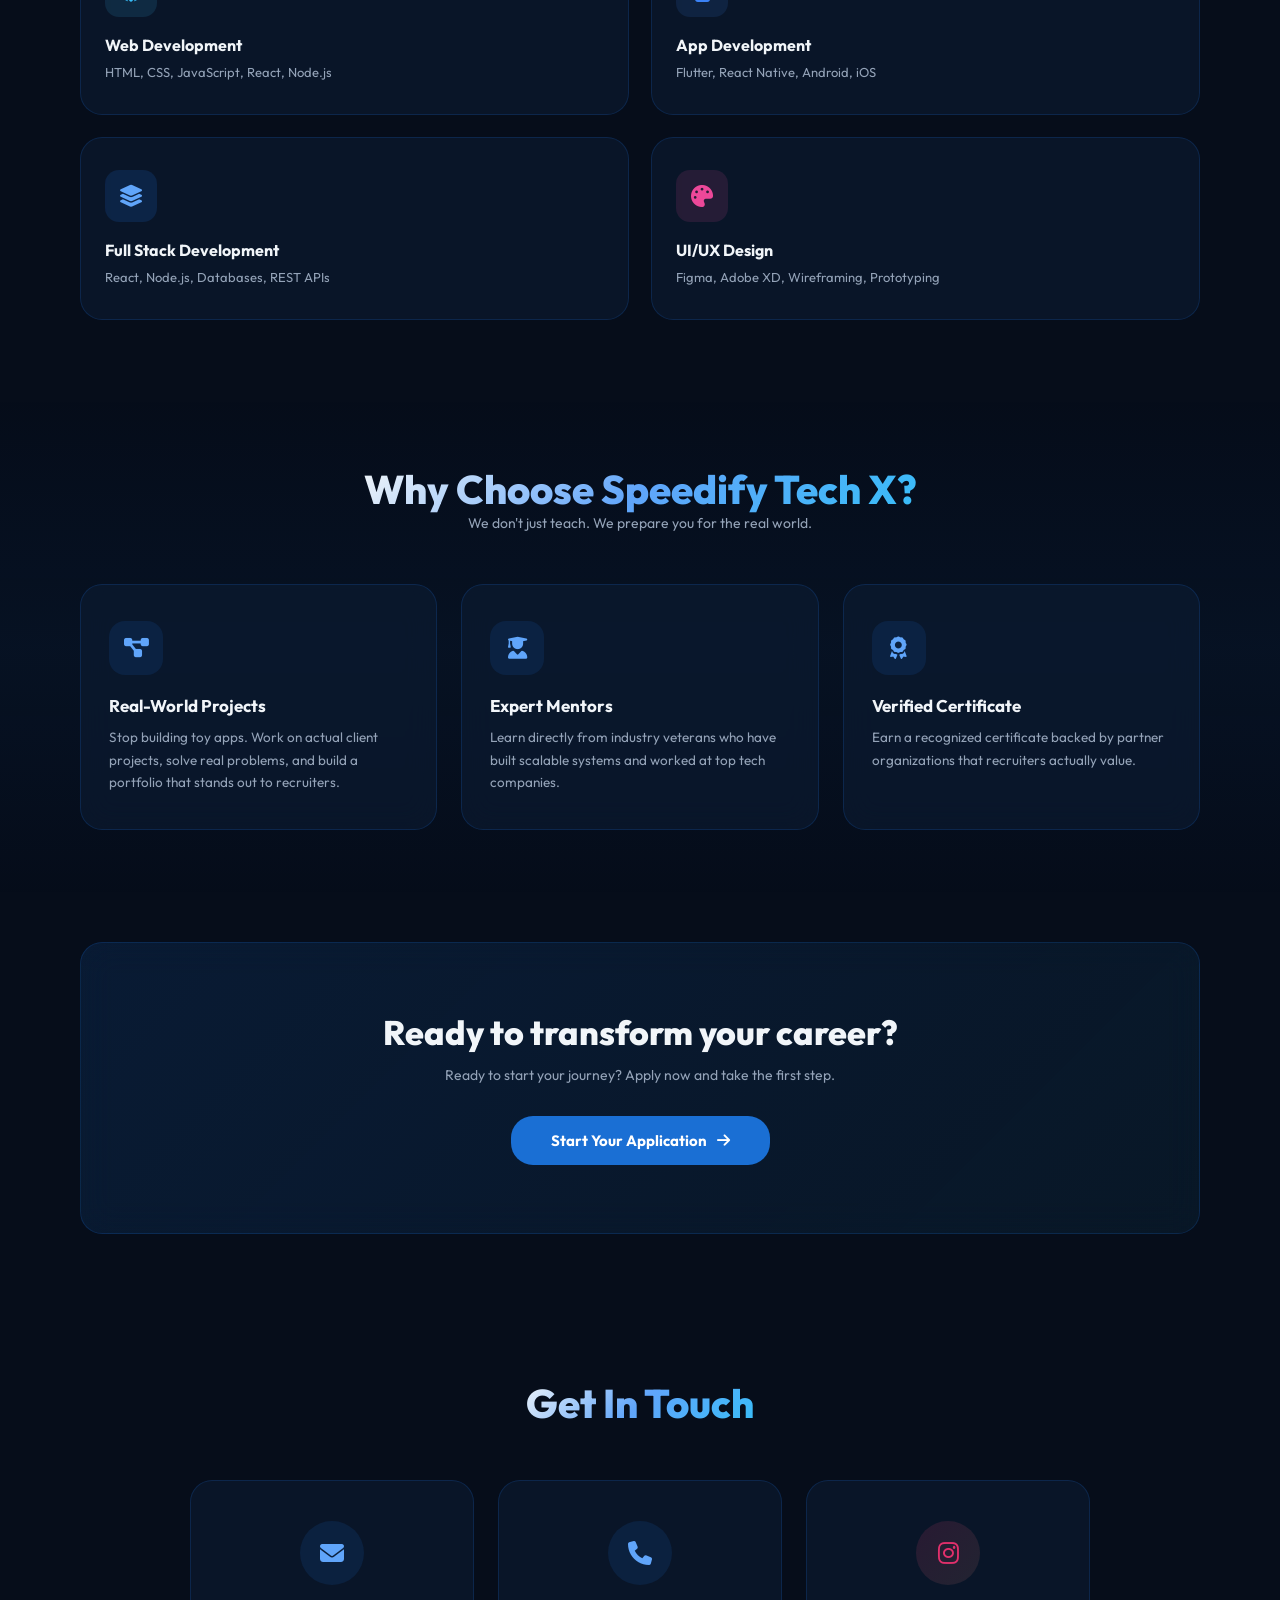
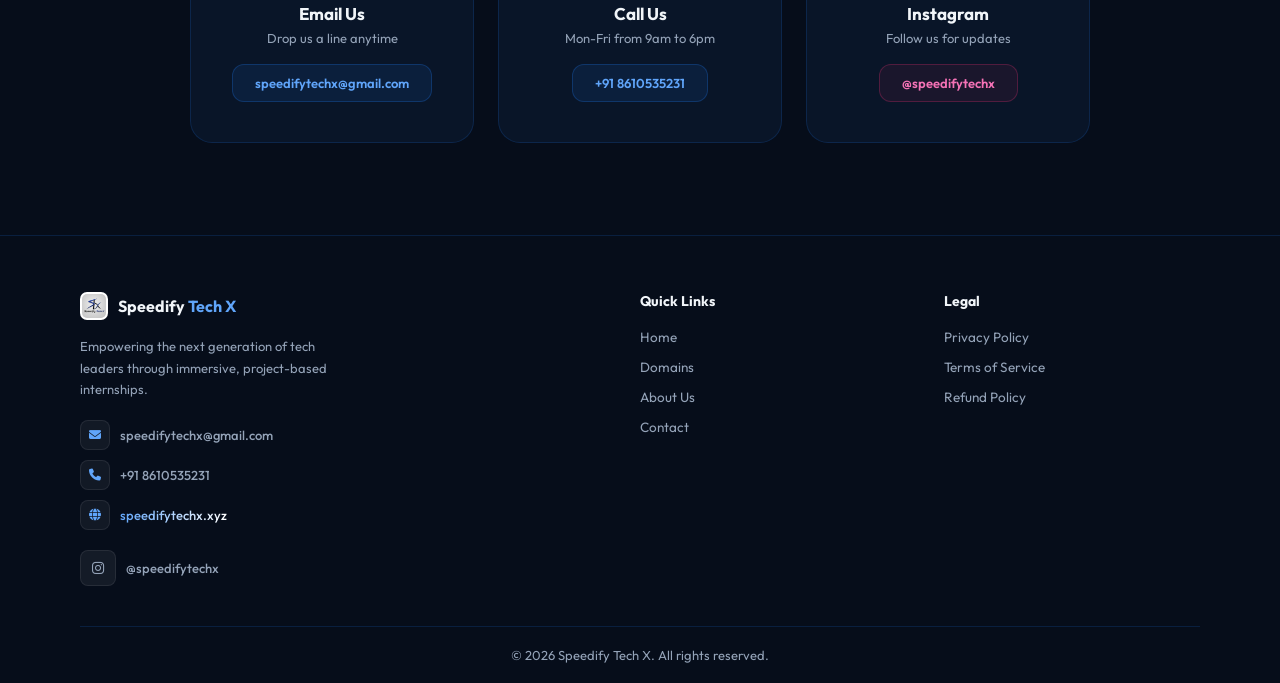
==== commit 420305af: "Update landing.html" ====
--- a/landing.html
+++ b/landing.html
@@ -9,9 +9,12 @@
   <link rel="preconnect" href="https://fonts.gstatic.com" crossorigin>
   <link href="https://fonts.googleapis.com/css2?family=Outfit:wght@300;400;500;600;700;800;900&display=swap" rel="stylesheet">
   <link rel="stylesheet" href="https://cdnjs.cloudflare.com/ajax/libs/font-awesome/6.4.0/css/all.min.css">
-  <link rel="stylesheet" href="landing.css?v=2">
+  <link rel="stylesheet" href="landing.css?v=3">
 </head>
 <body>
+
+  <!-- Particle canvas background -->
+  <canvas id="particles-canvas"></canvas>
 
   <!-- NAVBAR -->
   <nav class="navbar">
@@ -24,12 +27,10 @@
         <a href="index.html#login" class="btn-nav-login">Login</a>
         <a href="index.html#apply" class="btn-nav-cta">Get Started <i class="fa-solid fa-arrow-right"></i></a>
       </div>
-      <!-- Mobile hamburger -->
       <button class="btn-mobile-nav" id="mobileNavBtn" aria-label="Toggle navigation">
         <i class="fa-solid fa-bars" id="mobileNavIcon"></i>
       </button>
     </div>
-    <!-- Mobile nav drawer -->
     <div class="nav-mobile-drawer" id="mobileNavDrawer">
       <a href="#">Home</a>
       <a href="#domains">Domains</a>
@@ -46,7 +47,7 @@
       <div class="hero-left">
         <div class="hero-badge"><i class="fa-solid fa-rocket"></i> Shape your future with us</div>
         <h1 class="hero-title">
-          Accelerate Your<br>Career<br>
+          <span class="hero-title-gradient">Accelerate Your Career</span><br>
           <span class="hero-title-accent">with Speedify Tech X</span>
         </h1>
         <p class="hero-desc">Step into the world of tech with our elite internship program. Gain real-world experience, build a stellar portfolio, and land your dream job.</p>
@@ -59,16 +60,74 @@
           <span><i class="fa-solid fa-circle-check"></i> Mentorship</span>
           <span><i class="fa-solid fa-circle-check"></i> Certification</span>
         </div>
-
-      </div>
+      </div>
+
+      <!-- HERO RIGHT: 3D Dashboard Mockup -->
       <div class="hero-right">
-        <div class="hero-logo-ring">
-          <div class="ring-outer"></div>
-          <div class="hero-logo-card">
-            <img src="logo.jpeg" alt="Speedify Tech X Logo">
+        <div class="dashboard-mockup">
+          <div class="mockup-topbar">
+            <div class="mockup-dots">
+              <span class="dot dot-red"></span>
+              <span class="dot dot-yellow"></span>
+              <span class="dot dot-green"></span>
+            </div>
+            <span class="mockup-title-bar">Intern Dashboard</span>
+            <div class="mockup-avatar"><i class="fa-solid fa-user"></i></div>
           </div>
-        </div>
-
+          <div class="mockup-body">
+            <div class="mockup-stats-row">
+              <div class="mockup-stat-card">
+                <i class="fa-solid fa-chart-line mockup-stat-icon cyan-icon"></i>
+                <div>
+                  <div class="mockup-stat-val">95%</div>
+                  <div class="mockup-stat-label">Progress</div>
+                </div>
+              </div>
+              <div class="mockup-stat-card">
+                <i class="fa-solid fa-award mockup-stat-icon purple-icon"></i>
+                <div>
+                  <div class="mockup-stat-val">12</div>
+                  <div class="mockup-stat-label">Tasks Done</div>
+                </div>
+              </div>
+              <div class="mockup-stat-card">
+                <i class="fa-solid fa-clock mockup-stat-icon green-icon"></i>
+                <div>
+                  <div class="mockup-stat-val">32h</div>
+                  <div class="mockup-stat-label">Hours Logged</div>
+                </div>
+              </div>
+            </div>
+            <div class="mockup-progress-section">
+              <div class="mockup-progress-label">
+                <span>Web Development</span><span class="mockup-percent">78%</span>
+              </div>
+              <div class="mockup-progress-track"><div class="mockup-progress-fill" style="width:78%;background:linear-gradient(90deg,#38bdf8,#1a6fd4)"></div></div>
+              <div class="mockup-progress-label">
+                <span>React & Node.js</span><span class="mockup-percent">54%</span>
+              </div>
+              <div class="mockup-progress-track"><div class="mockup-progress-fill" style="width:54%;background:linear-gradient(90deg,#a78bfa,#7c3aed)"></div></div>
+              <div class="mockup-progress-label">
+                <span>UI/UX Design</span><span class="mockup-percent">91%</span>
+              </div>
+              <div class="mockup-progress-track"><div class="mockup-progress-fill" style="width:91%;background:linear-gradient(90deg,#34d399,#059669)"></div></div>
+            </div>
+            <div class="mockup-badges-row">
+              <span class="mockup-badge badge-blue"><i class="fa-solid fa-code"></i> Day 14</span>
+              <span class="mockup-badge badge-green"><i class="fa-solid fa-circle-check"></i> On Track</span>
+              <span class="mockup-badge badge-purple"><i class="fa-solid fa-star"></i> Top Intern</span>
+            </div>
+          </div>
+        </div>
+        <!-- Floating cards -->
+        <div class="hero-float hero-float-tl">
+          <i class="fa-solid fa-code-merge"></i>
+          <div><strong>Code Merged</strong><span>Just now</span></div>
+        </div>
+        <div class="hero-float hero-float-br">
+          <i class="fa-solid fa-certificate"></i>
+          <div><strong>Certified</strong><span>Top 1% Intern</span></div>
+        </div>
       </div>
     </div>
   </section>
@@ -90,10 +149,10 @@
   <section class="stats-section">
     <div class="container">
       <div class="stats-grid">
-        <div class="stat-card"><span class="stat-num">500<span class="stat-plus">+</span></span><span class="stat-label">Students Trained</span></div>
-        <div class="stat-card"><span class="stat-num">50<span class="stat-plus">+</span></span><span class="stat-label">Partner Companies</span></div>
-        <div class="stat-card"><span class="stat-num">95<span class="stat-plus">%</span></span><span class="stat-label">Placement Rate</span></div>
-        <div class="stat-card"><span class="stat-num">10<span class="stat-plus">+</span></span><span class="stat-label">Tech Domains</span></div>
+        <div class="stat-card glass-card"><span class="stat-num">10<span class="stat-plus">+</span></span><span class="stat-label">Students Trained</span></div>
+        <div class="stat-card glass-card"><span class="stat-num">50<span class="stat-plus">+</span></span><span class="stat-label">Partner Companies</span></div>
+        <div class="stat-card glass-card"><span class="stat-num">95<span class="stat-plus">%</span></span><span class="stat-label">Placement Rate</span></div>
+        <div class="stat-card glass-card"><span class="stat-num">10<span class="stat-plus">+</span></span><span class="stat-label">Tech Domains</span></div>
       </div>
     </div>
   </section>
@@ -102,14 +161,30 @@
   <section class="domains-section" id="domains">
     <div class="container">
       <div class="section-header">
-        <h2>Explore <span>Domains</span></h2>
+        <h2 class="section-title-gradient">Explore <span>Domains</span></h2>
         <p>Master the skills that matter. Choose a path and become an expert.</p>
       </div>
       <div class="domains-grid">
-        <div class="domain-card"><div class="domain-icon cyan"><i class="fa-solid fa-globe"></i></div><h3>Web Development</h3><p>HTML, CSS, JavaScript, React, Node.js</p></div>
-        <div class="domain-card"><div class="domain-icon blue"><i class="fa-solid fa-mobile-screen"></i></div><h3>App Development</h3><p>Flutter, React Native, Android, iOS</p></div>
-        <div class="domain-card"><div class="domain-icon purple"><i class="fa-solid fa-layer-group"></i></div><h3>Full Stack Development</h3><p>React, Node.js, Databases, REST APIs</p></div>
-        <div class="domain-card"><div class="domain-icon pink"><i class="fa-solid fa-palette"></i></div><h3>UI/UX Design</h3><p>Figma, Adobe XD, Wireframing, Prototyping</p></div>
+        <div class="domain-card glass-card">
+          <div class="domain-icon cyan"><i class="fa-solid fa-globe"></i></div>
+          <h3>Web Development</h3>
+          <p>HTML, CSS, JavaScript, React, Node.js</p>
+        </div>
+        <div class="domain-card glass-card">
+          <div class="domain-icon blue"><i class="fa-solid fa-mobile-screen"></i></div>
+          <h3>App Development</h3>
+          <p>Flutter, React Native, Android, iOS</p>
+        </div>
+        <div class="domain-card glass-card">
+          <div class="domain-icon purple"><i class="fa-solid fa-layer-group"></i></div>
+          <h3>Full Stack Development</h3>
+          <p>React, Node.js, Databases, REST APIs</p>
+        </div>
+        <div class="domain-card glass-card">
+          <div class="domain-icon pink"><i class="fa-solid fa-palette"></i></div>
+          <h3>UI/UX Design</h3>
+          <p>Figma, Adobe XD, Wireframing, Prototyping</p>
+        </div>
       </div>
     </div>
   </section>
@@ -118,13 +193,25 @@
   <section class="why-section">
     <div class="container">
       <div class="section-header">
-        <h2>Why Choose <span>Speedify Tech X?</span></h2>
+        <h2 class="section-title-gradient">Why Choose <span>Speedify Tech X?</span></h2>
         <p>We don't just teach. We prepare you for the real world.</p>
       </div>
       <div class="why-grid">
-        <div class="why-card"><div class="why-icon"><i class="fa-solid fa-diagram-project"></i></div><h3>Real-World Projects</h3><p>Stop building toy apps. Work on actual client projects, solve real problems, and build a portfolio that stands out to recruiters.</p></div>
-        <div class="why-card"><div class="why-icon"><i class="fa-solid fa-user-graduate"></i></div><h3>Expert Mentors</h3><p>Learn directly from industry veterans who have built scalable systems and worked at top tech companies.</p></div>
-        <div class="why-card"><div class="why-icon"><i class="fa-solid fa-award"></i></div><h3>Verified Certificate</h3><p>Earn a recognized certificate backed by partner organizations that recruiters actually value.</p></div>
+        <div class="why-card glass-card">
+          <div class="why-icon"><i class="fa-solid fa-diagram-project"></i></div>
+          <h3>Real-World Projects</h3>
+          <p>Stop building toy apps. Work on actual client projects, solve real problems, and build a portfolio that stands out to recruiters.</p>
+        </div>
+        <div class="why-card glass-card">
+          <div class="why-icon"><i class="fa-solid fa-user-graduate"></i></div>
+          <h3>Expert Mentors</h3>
+          <p>Learn directly from industry veterans who have built scalable systems and worked at top tech companies.</p>
+        </div>
+        <div class="why-card glass-card">
+          <div class="why-icon"><i class="fa-solid fa-award"></i></div>
+          <h3>Verified Certificate</h3>
+          <p>Earn a recognized certificate backed by partner organizations that recruiters actually value.</p>
+        </div>
       </div>
     </div>
   </section>
@@ -132,10 +219,12 @@
   <!-- CTA SECTION -->
   <section class="cta-section">
     <div class="container">
-      <div class="cta-card">
+      <div class="cta-card glass-card">
         <h2>Ready to transform your career?</h2>
         <p>Ready to start your journey? Apply now and take the first step.</p>
-        <a href="index.html#apply" class="btn-cta-full">Start Your Application <i class="fa-solid fa-arrow-right"></i></a>
+        <div class="cta-btn-row">
+          <a href="index.html#apply" class="btn-cta-full">Start Your Application <i class="fa-solid fa-arrow-right"></i></a>
+        </div>
       </div>
     </div>
   </section>
@@ -143,21 +232,23 @@
   <!-- CONTACT -->
   <section class="contact-section" id="contact">
     <div class="container">
-      <div class="section-header"><h2>Get In <span>Touch</span></h2></div>
+      <div class="section-header">
+        <h2 class="section-title-gradient">Get In <span>Touch</span></h2>
+      </div>
       <div class="contact-grid">
-        <div class="contact-card">
+        <div class="contact-card glass-card">
           <div class="contact-icon"><i class="fa-solid fa-envelope"></i></div>
           <h3>Email Us</h3>
           <p>Drop us a line anytime</p>
           <a href="mailto:speedifytechx@gmail.com" class="contact-link">speedifytechx@gmail.com</a>
         </div>
-        <div class="contact-card">
+        <div class="contact-card glass-card">
           <div class="contact-icon"><i class="fa-solid fa-phone"></i></div>
           <h3>Call Us</h3>
           <p>Mon-Fri from 9am to 6pm</p>
           <a href="tel:+918610535231" class="contact-link">+91 8610535231</a>
         </div>
-        <div class="contact-card insta-card">
+        <div class="contact-card glass-card insta-card">
           <div class="contact-icon"><i class="fa-brands fa-instagram"></i></div>
           <h3>Instagram</h3>
           <p>Follow us for updates</p>
@@ -179,16 +270,13 @@
           <p class="footer-brand-desc">Empowering the next generation of tech leaders through immersive, project-based internships.</p>
           <div class="footer-contact-list">
             <a href="mailto:speedifytechx@gmail.com" class="footer-contact-item footer-fade-in" style="animation-delay:0.1s">
-              <i class="fa-solid fa-envelope"></i>
-              <span>speedifytechx@gmail.com</span>
+              <i class="fa-solid fa-envelope"></i><span>speedifytechx@gmail.com</span>
             </a>
             <a href="tel:+918610535231" class="footer-contact-item footer-fade-in" style="animation-delay:0.2s">
-              <i class="fa-solid fa-phone"></i>
-              <span>+91 8610535231</span>
+              <i class="fa-solid fa-phone"></i><span>+91 8610535231</span>
             </a>
             <a href="https://speedifytechx.xyz/" target="_blank" rel="noopener noreferrer" class="footer-contact-item footer-contact-website footer-fade-in" style="animation-delay:0.3s">
-              <i class="fa-solid fa-globe"></i>
-              <span>speedifytechx.xyz</span>
+              <i class="fa-solid fa-globe"></i><span>speedifytechx.xyz</span>
             </a>
           </div>
           <div class="footer-socials">
@@ -228,6 +316,18 @@
   </button>
 
   <script>
+    // Smooth scroll for anchor links
+    document.querySelectorAll('a[href^="#"]').forEach(link => {
+      link.addEventListener('click', e => {
+        const target = document.querySelector(link.getAttribute('href'));
+        if (target) {
+          e.preventDefault();
+          target.scrollIntoView({ behavior: 'smooth', block: 'start' });
+        }
+      });
+    });
+
+    // Scroll to top visibility
     window.addEventListener('scroll', () => {
       document.getElementById('scrollTop').style.opacity = window.scrollY > 300 ? '1' : '0';
     });
@@ -241,7 +341,6 @@
         const isOpen = mobileNavDrawer.classList.toggle('open');
         mobileNavIcon.className = isOpen ? 'fa-solid fa-xmark' : 'fa-solid fa-bars';
       });
-      // Close drawer when a link is clicked
       mobileNavDrawer.querySelectorAll('a').forEach(link => {
         link.addEventListener('click', () => {
           mobileNavDrawer.classList.remove('open');
@@ -249,6 +348,117 @@
         });
       });
     }
+
+    // Meteor Shower + Aurora background animation
+    (function initMeteorAurora() {
+      const canvas = document.getElementById('particles-canvas');
+      if (!canvas) return;
+      const ctx = canvas.getContext('2d');
+      let W = canvas.width = window.innerWidth;
+      let H = canvas.height = window.innerHeight;
+
+      // Aurora wave layers
+      const auroraLayers = [
+        { color: '30,115,230',  amp: 0.09, freq: 0.0012, speed: 0.0004, phase: 0,   yBase: 0.35, alpha: 0.07 },
+        { color: '56,189,248',  amp: 0.07, freq: 0.0018, speed: 0.0006, phase: 2.1, yBase: 0.45, alpha: 0.05 },
+        { color: '96,165,250',  amp: 0.06, freq: 0.0009, speed: 0.0003, phase: 4.5, yBase: 0.28, alpha: 0.06 },
+        { color: '124,58,237',  amp: 0.05, freq: 0.0015, speed: 0.0005, phase: 1.3, yBase: 0.55, alpha: 0.04 },
+      ];
+
+      // Stars
+      const stars = Array.from({ length: 120 }, () => ({
+        x: Math.random() * W, y: Math.random() * H,
+        r: Math.random() * 1.2 + 0.2,
+        alpha: Math.random() * 0.6 + 0.1,
+        twinkleSpeed: Math.random() * 0.02 + 0.005,
+        twinkleOffset: Math.random() * Math.PI * 2,
+      }));
+
+      // Meteors
+      function spawnMeteor() {
+        return {
+          x: Math.random() * W * 1.5, y: -20,
+          len: Math.random() * 140 + 80,
+          speed: Math.random() * 6 + 5,
+          alpha: Math.random() * 0.6 + 0.3,
+          angle: Math.PI / 4 + (Math.random() - 0.5) * 0.3,
+          life: 1, decay: Math.random() * 0.018 + 0.012,
+          width: Math.random() * 1.5 + 0.5,
+          color: Math.random() > 0.5 ? '56,189,248' : '255,255,255',
+        };
+      }
+      const meteors = [];
+      let meteorTimer = 0;
+      let t = 0;
+
+      function draw() {
+        ctx.clearRect(0, 0, W, H);
+        t++;
+        meteorTimer++;
+        if (meteorTimer > 40 + Math.random() * 80) {
+          meteors.push(spawnMeteor());
+          if (Math.random() > 0.65) meteors.push(spawnMeteor());
+          meteorTimer = 0;
+        }
+
+        // Aurora
+        auroraLayers.forEach(layer => {
+          layer.phase += layer.speed;
+          ctx.beginPath();
+          ctx.moveTo(0, H);
+          for (let x = 0; x <= W; x += 4) {
+            const y = H * layer.yBase + Math.sin(x * layer.freq + layer.phase) * H * layer.amp
+                    + Math.sin(x * layer.freq * 1.7 + layer.phase * 1.3) * H * layer.amp * 0.5;
+            ctx.lineTo(x, y);
+          }
+          ctx.lineTo(W, H); ctx.closePath();
+          const grad = ctx.createLinearGradient(0, 0, 0, H);
+          grad.addColorStop(0, `rgba(${layer.color},${layer.alpha})`);
+          grad.addColorStop(0.5, `rgba(${layer.color},${layer.alpha * 0.6})`);
+          grad.addColorStop(1, `rgba(${layer.color},0)`);
+          ctx.fillStyle = grad; ctx.fill();
+        });
+
+        // Stars
+        stars.forEach(s => {
+          const twinkle = 0.4 + 0.6 * Math.abs(Math.sin(t * s.twinkleSpeed + s.twinkleOffset));
+          ctx.beginPath(); ctx.arc(s.x, s.y, s.r, 0, Math.PI * 2);
+          ctx.fillStyle = `rgba(200,220,255,${s.alpha * twinkle})`; ctx.fill();
+        });
+
+        // Meteors
+        for (let i = meteors.length - 1; i >= 0; i--) {
+          const m = meteors[i];
+          m.x += Math.cos(m.angle) * m.speed;
+          m.y += Math.sin(m.angle) * m.speed;
+          m.life -= m.decay;
+          if (m.life <= 0) { meteors.splice(i, 1); continue; }
+          const tailX = m.x - Math.cos(m.angle) * m.len;
+          const tailY = m.y - Math.sin(m.angle) * m.len;
+          const grad = ctx.createLinearGradient(tailX, tailY, m.x, m.y);
+          grad.addColorStop(0, `rgba(${m.color},0)`);
+          grad.addColorStop(0.7, `rgba(${m.color},${m.alpha * m.life * 0.4})`);
+          grad.addColorStop(1, `rgba(${m.color},${m.alpha * m.life})`);
+          ctx.beginPath(); ctx.moveTo(tailX, tailY); ctx.lineTo(m.x, m.y);
+          ctx.strokeStyle = grad; ctx.lineWidth = m.width; ctx.lineCap = 'round'; ctx.stroke();
+          ctx.beginPath(); ctx.arc(m.x, m.y, m.width * 1.5, 0, Math.PI * 2);
+          ctx.fillStyle = `rgba(${m.color},${m.alpha * m.life * 0.8})`; ctx.fill();
+        }
+        requestAnimationFrame(draw);
+      }
+      draw();
+      window.addEventListener('resize', () => {
+        W = canvas.width = window.innerWidth;
+        H = canvas.height = window.innerHeight;
+        stars.forEach(s => { s.x = Math.random() * W; s.y = Math.random() * H; });
+      });
+    })();
+
+    // Intersection observer for scroll-reveal animations
+    const observer = new IntersectionObserver((entries) => {
+      entries.forEach(e => { if (e.isIntersecting) { e.target.classList.add('revealed'); observer.unobserve(e.target); } });
+    }, { threshold: 0.12 });
+    document.querySelectorAll('.glass-card, .stat-card, .hero-float').forEach(el => observer.observe(el));
   </script>
 </body>
 </html>
--- a/landing.css
+++ b/landing.css
@@ -1,13 +1,12 @@
-/* Speedify Tech X — Landing Page CSS */
+/* Speedify Tech X — Landing Page CSS v3 */
 *, *::before, *::after { margin: 0; padding: 0; box-sizing: border-box; }
-
-html { width: 100%; min-height: 100vh; }
+html { width: 100%; min-height: 100vh; scroll-behavior: smooth; }
 
 :root {
   --bg: #060d1a;
-  --bg2: #091221;
-  --card: #0d1e35;
+  --card: rgba(13, 30, 53, 0.55);
   --border: rgba(30,115,230,0.18);
+  --border-hover: rgba(30,115,230,0.45);
   --purple: #1a6fd4;
   --purple-light: #60a5fa;
   --cyan: #38bdf8;
@@ -16,285 +15,546 @@
   --success: #10b981;
   --max-w: 1200px;
   --px: 60px;
-}
-
-body { font-family: 'Outfit', sans-serif; background: var(--bg); color: var(--text); overflow-x: hidden; width: 100%; min-height: 100vh; }
-
-/* ── FULL-WIDTH SECTION BASE ──────────────────────────── */
+  --radius: 22px;
+  --btn-w: 200px;
+}
+
+body {
+  font-family: 'Outfit', sans-serif;
+  background: var(--bg);
+  color: var(--text);
+  overflow-x: hidden;
+  width: 100%;
+  min-height: 100vh;
+}
+
+/* ── PARTICLE CANVAS ──────────────────────────────────── */
+#particles-canvas {
+  position: fixed; top: 0; left: 0;
+  width: 100%; height: 100%;
+  z-index: 0; pointer-events: none;
+}
+
+/* ── FULL-WIDTH BASE ──────────────────────────────────── */
 section, .navbar, .footer, .msme-wrap { width: 100%; }
 
-/* ── SHARED CONTAINER ─────────────────────────────────── */
+/* ── CONTAINER ────────────────────────────────────────── */
 .container {
-  width: 100%;
-  max-width: var(--max-w);
-  margin-left: auto;
-  margin-right: auto;
-  padding-left: var(--px);
-  padding-right: var(--px);
+  width: 100%; max-width: var(--max-w);
+  margin-left: auto; margin-right: auto;
+  padding-left: var(--px); padding-right: var(--px);
+}
+
+/* ── GLASS CARD ───────────────────────────────────────── */
+.glass-card {
+  background: var(--card);
+  border: 1px solid var(--border);
+  border-radius: var(--radius);
+  backdrop-filter: blur(16px);
+  -webkit-backdrop-filter: blur(16px);
+  transition: border-color 0.3s ease, transform 0.3s ease, box-shadow 0.3s ease;
+  opacity: 0;
+  transform: translateY(18px);
+}
+.glass-card.revealed {
+  opacity: 1;
+  transform: translateY(0);
+  transition: opacity 0.55s ease, transform 0.55s ease, border-color 0.3s ease, box-shadow 0.3s ease;
+}
+.glass-card:hover {
+  border-color: var(--border-hover);
+  box-shadow: 0 0 28px rgba(30,115,230,0.18);
+}
+
+/* ── GRADIENT TEXT UTILITY ────────────────────────────── */
+.hero-title-gradient,
+.section-title-gradient {
+  background: linear-gradient(135deg, #f1f5f9 0%, #60a5fa 50%, #38bdf8 100%);
+  -webkit-background-clip: text;
+  background-clip: text;
+  -webkit-text-fill-color: transparent;
+  display: inline;
 }
 
 /* ── NAVBAR ───────────────────────────────────────────── */
-.navbar { height: 64px; position: sticky; top: 0; z-index: 100; background: rgba(6,13,26,0.88); backdrop-filter: blur(12px); border-bottom: 1px solid var(--border); }
-.nav-inner { display: flex; align-items: center; justify-content: space-between; height: 100%; padding-top: 0; padding-bottom: 0; }
-.nav-brand { display: flex; align-items: center; gap: 10px; }
-.nav-logo { width: 36px; height: 36px; border-radius: 8px; object-fit: contain; background: #fff; border: 1px solid var(--border); padding: 3px; }
-.nav-brand-name { font-size: 18px; font-weight: 700; color: var(--text); }
+.navbar {
+  height: 54px;
+  position: sticky; top: 0; z-index: 100;
+  background: rgba(6,13,26,0.82);
+  backdrop-filter: blur(14px);
+  border-bottom: 1px solid var(--border);
+}
+.nav-inner {
+  display: flex; align-items: center;
+  justify-content: space-between;
+  height: 100%; padding-top: 0; padding-bottom: 0;
+}
+.nav-brand { display: flex; align-items: center; gap: 8px; }
+.nav-logo {
+  width: 28px; height: 28px;
+  border-radius: 7px; object-fit: contain;
+  background: #fff; border: 1px solid var(--border); padding: 2px;
+}
+.nav-brand-name { font-size: 16px; font-weight: 700; color: var(--text); }
 .nav-brand-name span { color: var(--purple-light); }
-.nav-actions { display: flex; align-items: center; gap: 16px; }
-.btn-nav-login { color: var(--muted); text-decoration: none; font-size: 14px; font-weight: 500; transition: color 0.2s; }
+.nav-actions { display: flex; align-items: center; gap: 12px; }
+.btn-nav-login {
+  color: var(--muted); text-decoration: none;
+  font-size: 13px; font-weight: 500; transition: color 0.2s;
+}
 .btn-nav-login:hover { color: var(--text); }
-.btn-nav-cta { background: var(--purple); color: #fff; padding: 10px 22px; border-radius: 8px; text-decoration: none; font-size: 14px; font-weight: 600; display: flex; align-items: center; gap: 8px; transition: all 0.2s; }
-.btn-nav-cta:hover { background: #1558b0; transform: translateY(-1px); }
-
-/* ── HERO ─────────────────────────────────────────────── */
-.hero-section { position: relative; width: 100%; overflow: hidden; }
+.btn-nav-cta {
+  background: var(--purple); color: #fff;
+  padding: 8px 20px; border-radius: 10px;
+  text-decoration: none; font-size: 13px; font-weight: 600;
+  display: flex; align-items: center; gap: 7px;
+  transition: all 0.25s; box-shadow: 0 0 0 0 rgba(30,115,230,0);
+}
+.btn-nav-cta:hover {
+  background: #1558b0; transform: translateY(-1px);
+  box-shadow: 0 0 18px rgba(30,115,230,0.5);
+}
+
+/* ── HERO SECTION ─────────────────────────────────────── */
+.hero-section {
+  position: relative; width: 100%;
+  min-height: 100vh; overflow: hidden;
+  z-index: 1;
+}
 .hero-grid-bg {
   position: absolute; inset: 0;
   background-image:
-    linear-gradient(rgba(30,115,230,0.09) 1px, transparent 1px),
-    linear-gradient(90deg, rgba(30,115,230,0.09) 1px, transparent 1px);
-  background-size: 50px 50px;
+    linear-gradient(rgba(30,115,230,0.08) 1px, transparent 1px),
+    linear-gradient(90deg, rgba(30,115,230,0.08) 1px, transparent 1px);
+  background-size: 52px 52px;
   pointer-events: none; z-index: 0;
   animation: gridPulse 6s ease-in-out infinite alternate;
 }
-@keyframes gridPulse {
-  0%   { opacity: 0.6; }
-  100% { opacity: 1; }
-}
-/* Floating blue orbs */
+@keyframes gridPulse { 0% { opacity: 0.55; } 100% { opacity: 1; } }
+
 .hero-section::before {
   content: '';
-  position: absolute;
-  width: 520px; height: 520px;
-  border-radius: 50%;
-  background: radial-gradient(circle, rgba(30,115,230,0.18) 0%, transparent 70%);
-  top: -120px; right: -100px;
-  pointer-events: none; z-index: 0;
+  position: absolute; width: 520px; height: 520px; border-radius: 50%;
+  background: radial-gradient(circle, rgba(30,115,230,0.16) 0%, transparent 70%);
+  top: -120px; right: -100px; pointer-events: none; z-index: 0;
   animation: orbFloat 10s ease-in-out infinite alternate;
 }
 .hero-section::after {
   content: '';
+  position: absolute; width: 340px; height: 340px; border-radius: 50%;
+  background: radial-gradient(circle, rgba(56,189,248,0.12) 0%, transparent 70%);
+  bottom: -60px; left: -80px; pointer-events: none; z-index: 0;
+  animation: orbFloat 13s ease-in-out infinite alternate-reverse;
+}
+@keyframes orbFloat {
+  0% { transform: translate(0,0) scale(1); }
+  100% { transform: translate(28px,38px) scale(1.08); }
+}
+
+.hero {
+  min-height: 100vh;
+  display: flex; align-items: center; justify-content: space-between;
+  padding-top: 60px; padding-bottom: 60px; gap: 56px;
+  position: relative; z-index: 1;
+}
+.hero-left { flex: 1; max-width: 540px; z-index: 1; }
+.hero-badge {
+  display: inline-flex; align-items: center; gap: 8px;
+  background: rgba(30,115,230,0.12); border: 1px solid rgba(30,115,230,0.35);
+  color: var(--purple-light); padding: 7px 15px; border-radius: 30px;
+  font-size: 12px; font-weight: 500; margin-bottom: 24px;
+}
+.hero-title {
+  font-size: clamp(34px, 4.5vw, 54px);
+  font-weight: 900; line-height: 1.12; margin-bottom: 20px;
+}
+.hero-title-accent { color: var(--purple-light); font-size: 0.85em; }
+.hero-desc {
+  font-size: 15px; color: var(--muted);
+  line-height: 1.72; margin-bottom: 32px; max-width: 460px;
+}
+
+/* ── HERO BUTTONS ─────────────────────────────────────── */
+.hero-cta-row {
+  display: flex; gap: 14px; margin-bottom: 28px;
+}
+.btn-hero-primary, .btn-hero-secondary {
+  width: var(--btn-w);
+  padding: 14px 24px; border-radius: var(--radius);
+  text-decoration: none; font-size: 14px; font-weight: 700;
+  display: flex; align-items: center; justify-content: center; gap: 8px;
+  transition: all 0.25s; box-shadow: 0 0 0 0 transparent;
+}
+.btn-hero-primary {
+  background: var(--purple); color: #fff;
+}
+.btn-hero-primary:hover {
+  background: #1558b0; transform: translateY(-2px);
+  box-shadow: 0 0 24px rgba(26,111,212,0.55);
+}
+.btn-hero-secondary {
+  background: rgba(255,255,255,0.05); color: var(--text);
+  border: 1px solid rgba(255,255,255,0.12);
+}
+.btn-hero-secondary:hover {
+  background: rgba(255,255,255,0.1);
+  box-shadow: 0 0 18px rgba(255,255,255,0.08);
+}
+
+.hero-trust-row {
+  display: flex; gap: 20px; font-size: 13px;
+  color: var(--muted); flex-wrap: wrap;
+}
+.hero-trust-row i { color: var(--purple-light); margin-right: 4px; }
+
+/* ── HERO RIGHT ───────────────────────────────────────── */
+.hero-right {
+  flex: 1; display: flex; align-items: center;
+  justify-content: center; position: relative;
+  min-height: 420px; z-index: 1;
+}
+
+/* ── DASHBOARD MOCKUP ─────────────────────────────────── */
+.dashboard-mockup {
+  width: 360px;
+  background: rgba(10,20,40,0.7);
+  border: 1px solid rgba(30,115,230,0.3);
+  border-radius: 20px;
+  backdrop-filter: blur(20px);
+  box-shadow: 0 0 60px rgba(26,111,212,0.25), 0 20px 40px rgba(0,0,0,0.5);
+  overflow: hidden;
+  animation: mockupFloat 6s ease-in-out infinite alternate;
+  transform-style: preserve-3d;
+  perspective: 1000px;
+}
+@keyframes mockupFloat {
+  0%  { transform: translateY(0) rotateX(2deg) rotateY(-4deg); }
+  100%{ transform: translateY(-14px) rotateX(-2deg) rotateY(4deg); }
+}
+.mockup-topbar {
+  display: flex; align-items: center; gap: 8px;
+  padding: 12px 16px;
+  background: rgba(6,13,26,0.8);
+  border-bottom: 1px solid rgba(30,115,230,0.2);
+}
+.mockup-dots { display: flex; gap: 5px; }
+.dot { width: 10px; height: 10px; border-radius: 50%; }
+.dot-red    { background: #f43f5e; }
+.dot-yellow { background: #f59e0b; }
+.dot-green  { background: #10b981; }
+.mockup-title-bar {
+  flex: 1; text-align: center; font-size: 11px;
+  font-weight: 600; color: var(--muted);
+}
+.mockup-avatar {
+  width: 22px; height: 22px; border-radius: 50%;
+  background: var(--purple); display: flex; align-items: center;
+  justify-content: center; font-size: 10px; color: #fff;
+}
+
+.mockup-body { padding: 16px; display: flex; flex-direction: column; gap: 14px; }
+.mockup-stats-row { display: flex; gap: 10px; }
+.mockup-stat-card {
+  flex: 1; background: rgba(30,115,230,0.1);
+  border: 1px solid rgba(30,115,230,0.2);
+  border-radius: 12px; padding: 10px 12px;
+  display: flex; align-items: center; gap: 8px;
+}
+.mockup-stat-icon { font-size: 18px; flex-shrink: 0; }
+.cyan-icon   { color: #38bdf8; }
+.purple-icon { color: #a78bfa; }
+.green-icon  { color: #10b981; }
+.mockup-stat-val  { font-size: 15px; font-weight: 800; color: var(--text); }
+.mockup-stat-label{ font-size: 9px; color: var(--muted); }
+
+.mockup-progress-section { display: flex; flex-direction: column; gap: 9px; }
+.mockup-progress-label {
+  display: flex; justify-content: space-between;
+  font-size: 10px; color: var(--muted);
+}
+.mockup-percent { color: var(--purple-light); font-weight: 600; }
+.mockup-progress-track {
+  height: 5px; background: rgba(255,255,255,0.07);
+  border-radius: 3px; overflow: hidden;
+}
+.mockup-progress-fill {
+  height: 100%; border-radius: 3px;
+  animation: fillAnim 1.6s ease forwards;
+}
+@keyframes fillAnim { from { width: 0; } }
+
+.mockup-badges-row { display: flex; gap: 6px; flex-wrap: wrap; }
+.mockup-badge {
+  padding: 4px 9px; border-radius: 20px;
+  font-size: 9px; font-weight: 700;
+  display: flex; align-items: center; gap: 4px;
+}
+.badge-blue   { background: rgba(56,189,248,0.12); color: #38bdf8; border: 1px solid rgba(56,189,248,0.25); }
+.badge-green  { background: rgba(16,185,129,0.12); color: #10b981; border: 1px solid rgba(16,185,129,0.25); }
+.badge-purple { background: rgba(167,139,250,0.12); color: #a78bfa; border: 1px solid rgba(167,139,250,0.25); }
+
+/* ── FLOATING CARDS ───────────────────────────────────── */
+.hero-float {
   position: absolute;
-  width: 340px; height: 340px;
-  border-radius: 50%;
-  background: radial-gradient(circle, rgba(56,189,248,0.12) 0%, transparent 70%);
-  bottom: -60px; left: -80px;
-  pointer-events: none; z-index: 0;
-  animation: orbFloat 13s ease-in-out infinite alternate-reverse;
-}
-@keyframes orbFloat {
-  0%   { transform: translate(0,0) scale(1); }
-  100% { transform: translate(30px, 40px) scale(1.08); }
-}
-.hero { min-height: 88vh; display: flex; align-items: center; justify-content: space-between; padding-top: 60px; padding-bottom: 60px; gap: 60px; position: relative; z-index: 1; }
-.hero-left { flex: 1; max-width: 560px; z-index: 1; }
-.hero-badge { display: inline-flex; align-items: center; gap: 8px; background: rgba(30,115,230,0.12); border: 1px solid rgba(30,115,230,0.35); color: var(--purple-light); padding: 8px 16px; border-radius: 30px; font-size: 13px; font-weight: 500; margin-bottom: 28px; }
-.hero-title { font-size: clamp(36px, 5vw, 58px); font-weight: 900; line-height: 1.1; margin-bottom: 20px; }
-.hero-title-accent { color: var(--purple-light); }
-.hero-desc { font-size: 16px; color: var(--muted); line-height: 1.7; margin-bottom: 32px; max-width: 480px; }
-.hero-cta-row { display: flex; gap: 16px; margin-bottom: 28px; flex-wrap: wrap; }
-.btn-hero-primary { background: var(--purple); color: #fff; padding: 14px 28px; border-radius: 10px; text-decoration: none; font-size: 15px; font-weight: 700; display: flex; align-items: center; gap: 8px; transition: all 0.2s; }
-.btn-hero-primary:hover { background: #1558b0; transform: translateY(-2px); box-shadow: 0 8px 24px rgba(26,111,212,0.4); }
-.btn-hero-secondary { background: rgba(255,255,255,0.05); color: var(--text); padding: 14px 28px; border-radius: 10px; text-decoration: none; font-size: 15px; font-weight: 600; border: 1px solid rgba(255,255,255,0.1); transition: all 0.2s; }
-.btn-hero-secondary:hover { background: rgba(255,255,255,0.1); }
-.hero-trust-row { display: flex; gap: 20px; font-size: 13px; color: var(--muted); margin-bottom: 16px; flex-wrap: wrap; }
-.hero-trust-row i { color: var(--purple-light); margin-right: 4px; }
-
-/* HERO RIGHT */
-.hero-right { flex: 1; display: flex; align-items: center; justify-content: center; position: relative; min-height: 380px; z-index: 1; overflow: visible; }
-.hero-logo-ring { position: relative; width: 220px; height: 220px; display: flex; align-items: center; justify-content: center; }
-.ring-outer { position: absolute; inset: -24px; border-radius: 50%; border: 1.5px solid rgba(30,115,230,0.35); animation: spin 20s linear infinite; }
-.ring-outer::before { content:''; position: absolute; top: -4px; left: 50%; width: 8px; height: 8px; background: var(--purple-light); border-radius: 50%; transform: translateX(-50%); box-shadow: 0 0 8px var(--purple-light); }
-.hero-logo-card { width: 200px; height: 200px; background: #060d1a; border-radius: 24px; display: flex; align-items: center; justify-content: center; box-shadow: 0 0 60px rgba(26,111,212,0.35); border: 1px solid rgba(30,115,230,0.25); padding: 20px; }
-.hero-logo-card img { width: 100%; height: 100%; object-fit: contain; border-radius: 0; }
-@keyframes spin { from { transform: rotate(0deg); } to { transform: rotate(360deg); } }
-
+  display: flex; align-items: center; gap: 10px;
+  background: rgba(13,30,53,0.75);
+  border: 1px solid rgba(30,115,230,0.3);
+  border-radius: 14px;
+  padding: 10px 16px;
+  backdrop-filter: blur(14px);
+  font-size: 12px; font-weight: 600;
+  color: var(--text);
+  animation: floatCard 5s ease-in-out infinite alternate;
+  opacity: 0; transform: translateY(10px);
+}
+.hero-float.revealed { opacity: 1; transform: translateY(0); }
+.hero-float i { font-size: 18px; color: var(--purple-light); }
+.hero-float span { display: block; font-size: 10px; font-weight: 400; color: var(--muted); margin-top: 1px; }
+.hero-float-tl { top: 10%; left: -10px; animation-delay: 0.3s; }
+.hero-float-br { bottom: 12%; right: -10px; animation-delay: 0.8s; }
+@keyframes floatCard {
+  0%  { transform: translateY(0); }
+  100%{ transform: translateY(-8px); }
+}
 
 /* ── MSME BAR ─────────────────────────────────────────── */
-.msme-wrap { padding-top: 0; padding-bottom: 32px; }
-.msme-bar { background: rgba(16,185,129,0.07); border: 1px solid rgba(16,185,129,0.2); border-radius: 16px; padding: 16px 28px; display: flex; align-items: center; justify-content: center; gap: 20px; max-width: 480px; margin: 0 auto; }
-.msme-cert-img-wrap { background: #fff; border-radius: 10px; overflow: hidden; flex-shrink: 0; height: 60px; display: flex; align-items: center; padding: 4px 8px; }
+.msme-wrap { padding-top: 0; padding-bottom: 40px; position: relative; z-index: 1; }
+.msme-bar {
+  background: rgba(16,185,129,0.06);
+  border: 1px solid rgba(16,185,129,0.2);
+  border-radius: var(--radius);
+  padding: 16px 28px;
+  display: flex; align-items: center; justify-content: center;
+  gap: 20px; max-width: 480px; margin: 0 auto;
+  backdrop-filter: blur(10px);
+}
+.msme-cert-img-wrap {
+  background: #fff; border-radius: 10px; overflow: hidden;
+  flex-shrink: 0; height: 60px; display: flex;
+  align-items: center; padding: 4px 8px;
+}
 .msme-cert-img { height: 52px; width: auto; object-fit: contain; display: block; }
 .msme-right-text { display: flex; flex-direction: column; gap: 2px; }
-.msme-registered-title { color: var(--success); font-size: 15px; font-weight: 700; }
-.msme-registered-sub { color: var(--muted); font-size: 12px; }
+.msme-registered-title { color: var(--success); font-size: 14px; font-weight: 700; }
+.msme-registered-sub { color: var(--muted); font-size: 11px; }
 
 /* ── STATS ────────────────────────────────────────────── */
-.stats-section { padding: 40px 0 60px; }
-.stats-grid { display: grid; grid-template-columns: repeat(4, 1fr); gap: 16px; }
-.stat-card { background: var(--card); border: 1px solid var(--border); border-radius: 16px; padding: 28px 24px; display: flex; flex-direction: column; gap: 6px; transition: border-color 0.2s; }
-.stat-card:hover { border-color: rgba(30,115,230,0.45); }
-.stat-num { font-size: 40px; font-weight: 900; color: var(--text); }
-.stat-plus { color: var(--purple-light); font-size: 28px; }
-.stat-label { color: var(--muted); font-size: 14px; font-weight: 500; }
+.stats-section { padding: 40px 0 64px; position: relative; z-index: 1; }
+.stats-grid { display: grid; grid-template-columns: repeat(4, 1fr); gap: 18px; }
+.stat-card {
+  padding: 28px 24px;
+  display: flex; flex-direction: column; gap: 6px;
+}
+.stat-num { font-size: 38px; font-weight: 900; color: var(--text); }
+.stat-plus { color: var(--purple-light); font-size: 26px; }
+.stat-label { color: var(--muted); font-size: 13px; font-weight: 500; }
 
 /* ── SECTION HEADER ───────────────────────────────────── */
-.section-header { text-align: center; margin-bottom: 48px; }
-.section-header h2 { font-size: clamp(28px, 4vw, 42px); font-weight: 800; margin-bottom: 12px; }
+.section-header { text-align: center; margin-bottom: 52px; }
+.section-header h2 { font-size: clamp(26px, 4vw, 40px); font-weight: 800; margin-bottom: 12px; }
 .section-header h2 span { color: var(--purple-light); }
-.section-header p { color: var(--muted); font-size: 15px; max-width: 500px; margin: 0 auto; }
+.section-header p { color: var(--muted); font-size: 14px; max-width: 480px; margin: 0 auto; }
 
 /* ── DOMAINS ──────────────────────────────────────────── */
-.domains-section { padding: 60px 0; }
-.domains-grid { display: grid; grid-template-columns: repeat(2, 1fr); gap: 20px; }
-
-/* ── DOMAIN CARDS ─ full-width stretch ────────────────── */
-.domain-card { background: var(--card); border: 1px solid var(--border); border-radius: 16px; padding: 28px 20px; transition: all 0.2s; cursor: default; width: 100%; }
-.domain-card:hover { border-color: rgba(30,115,230,0.5); transform: translateY(-4px); box-shadow: 0 12px 32px rgba(26,111,212,0.2); }
-.domain-icon { width: 48px; height: 48px; border-radius: 12px; display: flex; align-items: center; justify-content: center; font-size: 20px; margin-bottom: 16px; }
-.domain-icon.cyan   { background: rgba(56,189,248,0.12);  color: #38bdf8; }
-.domain-icon.purple { background: rgba(30,115,230,0.15);  color: var(--purple-light); }
-.domain-icon.red    { background: rgba(244,63,94,0.1);    color: #f43f5e; }
-.domain-icon.green  { background: rgba(16,185,129,0.1);   color: #10b981; }
-.domain-icon.pink   { background: rgba(236,72,153,0.1);   color: #ec4899; }
-.domain-icon.blue   { background: rgba(59,130,246,0.12);  color: #3b82f6; }
-.domain-card h3 { font-size: 15px; font-weight: 700; margin-bottom: 6px; }
-.domain-card p  { font-size: 12px; color: var(--muted); line-height: 1.5; }
+.domains-section { padding: 72px 0; position: relative; z-index: 1; }
+.domains-grid { display: grid; grid-template-columns: repeat(2, 1fr); gap: 22px; }
+.domain-card { padding: 32px 24px; cursor: default; }
+.domain-icon {
+  width: 52px; height: 52px; border-radius: 14px;
+  display: flex; align-items: center; justify-content: center;
+  font-size: 22px; margin-bottom: 18px;
+}
+.domain-icon.cyan   { background: rgba(56,189,248,0.12); color: #38bdf8; }
+.domain-icon.purple { background: rgba(30,115,230,0.15); color: var(--purple-light); }
+.domain-icon.pink   { background: rgba(236,72,153,0.12); color: #ec4899; }
+.domain-icon.blue   { background: rgba(59,130,246,0.12); color: #3b82f6; }
+.domain-card h3 { font-size: 16px; font-weight: 700; margin-bottom: 7px; }
+.domain-card p  { font-size: 13px; color: var(--muted); line-height: 1.55; }
 
 /* ── WHY SECTION ──────────────────────────────────────── */
-.why-section { padding: 60px 0; background: linear-gradient(180deg, transparent 0%, rgba(26,111,212,0.05) 50%, transparent 100%); }
+.why-section {
+  padding: 72px 0;
+  background: linear-gradient(180deg, transparent 0%, rgba(26,111,212,0.05) 50%, transparent 100%);
+  position: relative; z-index: 1;
+}
 .why-grid { display: grid; grid-template-columns: repeat(3, 1fr); gap: 24px; }
-.why-card { background: var(--card); border: 1px solid var(--border); border-radius: 16px; padding: 32px 24px; transition: all 0.2s; }
-.why-card:hover { border-color: rgba(30,115,230,0.45); transform: translateY(-4px); }
-.why-icon { width: 52px; height: 52px; background: rgba(30,115,230,0.13); border-radius: 14px; display: flex; align-items: center; justify-content: center; font-size: 22px; color: var(--purple-light); margin-bottom: 20px; }
+.why-card { padding: 36px 28px; }
+.why-icon {
+  width: 54px; height: 54px; background: rgba(30,115,230,0.12);
+  border-radius: 16px; display: flex; align-items: center;
+  justify-content: center; font-size: 22px; color: var(--purple-light); margin-bottom: 20px;
+}
 .why-card h3 { font-size: 17px; font-weight: 700; margin-bottom: 10px; }
-.why-card p  { font-size: 13.5px; color: var(--muted); line-height: 1.6; }
+.why-card p  { font-size: 13.5px; color: var(--muted); line-height: 1.65; }
 
 /* ── CTA ──────────────────────────────────────────────── */
-.cta-section { padding: 40px 0 60px; }
-.cta-card { background: linear-gradient(135deg, rgba(26,111,212,0.16) 0%, rgba(56,189,248,0.07) 100%); border: 1px solid rgba(30,115,230,0.32); border-radius: 20px; padding: 60px 40px; text-align: center; }
-.cta-card h2 { font-size: clamp(24px, 3vw, 36px); font-weight: 800; margin-bottom: 12px; }
-.cta-card p  { color: var(--muted); font-size: 15px; margin-bottom: 32px; }
-.btn-cta-full { display: inline-flex; align-items: center; gap: 10px; background: var(--purple); color: #fff; padding: 16px 40px; border-radius: 10px; text-decoration: none; font-size: 15px; font-weight: 700; transition: all 0.2s; }
-.btn-cta-full:hover { background: #1558b0; transform: translateY(-2px); box-shadow: 0 8px 32px rgba(26,111,212,0.45); }
+.cta-section { padding: 40px 0 72px; position: relative; z-index: 1; }
+.cta-card {
+  background: linear-gradient(135deg, rgba(26,111,212,0.14) 0%, rgba(56,189,248,0.06) 100%);
+  padding: 68px 48px; text-align: center;
+}
+.cta-card h2 { font-size: clamp(22px, 3vw, 34px); font-weight: 800; margin-bottom: 12px; }
+.cta-card p  { color: var(--muted); font-size: 14px; margin-bottom: 32px; }
+.cta-btn-row { display: flex; justify-content: center; }
+.btn-cta-full {
+  display: inline-flex; align-items: center; justify-content: center;
+  gap: 10px; background: var(--purple); color: #fff;
+  padding: 15px 40px; border-radius: var(--radius);
+  text-decoration: none; font-size: 15px; font-weight: 700;
+  min-width: var(--btn-w); transition: all 0.25s;
+}
+.btn-cta-full:hover {
+  background: #1558b0; transform: translateY(-2px);
+  box-shadow: 0 0 28px rgba(26,111,212,0.55);
+}
 
 /* ── CONTACT ──────────────────────────────────────────── */
-.contact-section { padding: 60px 0; }
+.contact-section { padding: 72px 0; position: relative; z-index: 1; }
 .contact-grid { display: grid; grid-template-columns: repeat(3, 1fr); gap: 24px; max-width: 900px; margin: 0 auto; }
-.contact-card { background: var(--card); border: 1px solid var(--border); border-radius: 16px; padding: 36px 24px; text-align: center; }
-.contact-icon { width: 64px; height: 64px; background: rgba(30,115,230,0.13); border-radius: 50%; display: flex; align-items: center; justify-content: center; font-size: 24px; color: var(--purple-light); margin: 0 auto 16px; }
-.contact-card h3 { font-size: 18px; font-weight: 700; margin-bottom: 6px; }
-.contact-card p  { color: var(--muted); font-size: 13px; margin-bottom: 16px; }
-.contact-link { display: inline-block; background: rgba(30,115,230,0.1); border: 1px solid rgba(30,115,230,0.28); color: var(--purple-light); padding: 10px 20px; border-radius: 8px; text-decoration: none; font-size: 13px; font-weight: 600; transition: all 0.2s; }
-.contact-link:hover { background: rgba(30,115,230,0.22); }
-/* Instagram card special style */
-.contact-card.insta-card .contact-icon { background: linear-gradient(135deg, rgba(225,48,108,0.15), rgba(253,160,133,0.12)); color: #e1306c; }
-.contact-card.insta-card .contact-link { background: rgba(225,48,108,0.1); border-color: rgba(225,48,108,0.3); color: #f472b6; }
-.contact-card.insta-card .contact-link:hover { background: rgba(225,48,108,0.2); }
+.contact-card { padding: 40px 28px; text-align: center; }
+.contact-icon {
+  width: 64px; height: 64px; background: rgba(30,115,230,0.12);
+  border-radius: 50%; display: flex; align-items: center;
+  justify-content: center; font-size: 24px; color: var(--purple-light); margin: 0 auto 18px;
+}
+.contact-card h3 { font-size: 17px; font-weight: 700; margin-bottom: 6px; }
+.contact-card p  { color: var(--muted); font-size: 13px; margin-bottom: 18px; }
+.contact-link {
+  display: inline-block; background: rgba(30,115,230,0.1);
+  border: 1px solid rgba(30,115,230,0.28); color: var(--purple-light);
+  padding: 10px 22px; border-radius: 12px;
+  text-decoration: none; font-size: 13px; font-weight: 600;
+  transition: all 0.25s;
+}
+.contact-link:hover {
+  background: rgba(30,115,230,0.22);
+  box-shadow: 0 0 16px rgba(30,115,230,0.35);
+}
+.contact-card.insta-card .contact-icon {
+  background: linear-gradient(135deg, rgba(225,48,108,0.14), rgba(253,160,133,0.1));
+  color: #e1306c;
+}
+.contact-card.insta-card .contact-link {
+  background: rgba(225,48,108,0.08); border-color: rgba(225,48,108,0.28); color: #f472b6;
+}
+.contact-card.insta-card .contact-link:hover {
+  background: rgba(225,48,108,0.18);
+  box-shadow: 0 0 16px rgba(225,48,108,0.3);
+}
 
 /* ── FOOTER ───────────────────────────────────────────── */
-.footer { border-top: 1px solid var(--border); margin-top: 20px; }
-.footer-main { display: grid; grid-template-columns: 2fr 1fr 1fr; gap: 48px; padding: 52px 0 40px; }
+.footer { border-top: 1px solid var(--border); margin-top: 20px; position: relative; z-index: 1; }
+.footer-main { display: grid; grid-template-columns: 2fr 1fr 1fr; gap: 48px; padding: 56px 0 40px; }
 .footer-brand-col { display: flex; flex-direction: column; gap: 16px; }
 .footer-brand { display: flex; align-items: center; gap: 10px; }
-.footer-logo { width: 32px; height: 32px; border-radius: 8px; object-fit: contain; background: #fff; padding: 3px; }
-.footer-brand-name { font-size: 17px; font-weight: 700; color: var(--text); }
+.footer-logo { width: 28px; height: 28px; border-radius: 7px; object-fit: contain; background: #fff; padding: 2px; }
+.footer-brand-name { font-size: 16px; font-weight: 700; color: var(--text); }
 .footer-brand-name span { color: var(--purple-light); }
-.footer-brand-desc { color: var(--muted); font-size: 13.5px; line-height: 1.65; max-width: 280px; }
-
-/* Footer contact + animation */
-@keyframes footerFadeUp {
-  from { opacity: 0; transform: translateY(14px); }
-  to   { opacity: 1; transform: translateY(0); }
-}
-@keyframes footerIconPulse {
-  0%, 100% { box-shadow: 0 0 0 0 rgba(26,111,212,0.35); }
-  50%      { box-shadow: 0 0 0 6px rgba(26,111,212,0); }
-}
-@keyframes footerLinkShimmer {
-  0%   { background-position: 200% center; }
-  100% { background-position: -200% center; }
-}
+.footer-brand-desc { color: var(--muted); font-size: 13px; line-height: 1.65; max-width: 280px; }
+
+@keyframes footerFadeUp { from { opacity: 0; transform: translateY(12px); } to { opacity: 1; transform: translateY(0); } }
+@keyframes footerIconPulse { 0%,100% { box-shadow: 0 0 0 0 rgba(26,111,212,0.35); } 50% { box-shadow: 0 0 0 6px rgba(26,111,212,0); } }
+@keyframes footerLinkShimmer { 0% { background-position: 200% center; } 100% { background-position: -200% center; } }
+
 .footer-fade-in { opacity: 0; animation: footerFadeUp 0.65s ease forwards; }
 .footer-contact-list { display: flex; flex-direction: column; gap: 10px; margin-top: 4px; }
 .footer-contact-item {
-  display: inline-flex;
-  align-items: center;
-  gap: 10px;
-  color: var(--muted);
-  text-decoration: none;
-  font-size: 13px;
-  font-weight: 500;
+  display: inline-flex; align-items: center; gap: 10px;
+  color: var(--muted); text-decoration: none;
+  font-size: 13px; font-weight: 500;
   transition: color 0.25s ease, transform 0.25s ease;
 }
 .footer-contact-item i {
-  width: 30px;
-  height: 30px;
-  border-radius: 8px;
-  background: rgba(255,255,255,0.05);
-  border: 1px solid rgba(255,255,255,0.08);
-  display: flex;
-  align-items: center;
-  justify-content: center;
-  font-size: 12px;
-  color: var(--purple-light);
-  flex-shrink: 0;
+  width: 30px; height: 30px; border-radius: 8px;
+  background: rgba(255,255,255,0.05); border: 1px solid rgba(255,255,255,0.08);
+  display: flex; align-items: center; justify-content: center;
+  font-size: 12px; color: var(--purple-light); flex-shrink: 0;
   transition: background 0.25s ease, transform 0.25s ease, box-shadow 0.25s ease;
 }
-.footer-contact-item:hover {
-  color: var(--text);
-  transform: translateX(5px);
-}
+.footer-contact-item:hover { color: var(--text); transform: translateX(5px); }
 .footer-contact-item:hover i {
-  background: rgba(26,111,212,0.2);
-  border-color: rgba(30,115,230,0.38);
-  transform: scale(1.08);
-  animation: footerIconPulse 1.4s ease infinite;
+  background: rgba(26,111,212,0.2); border-color: rgba(30,115,230,0.38);
+  transform: scale(1.08); animation: footerIconPulse 1.4s ease infinite;
 }
 .footer-contact-website span {
   background: linear-gradient(90deg, var(--purple-light), #fff, var(--purple-light));
   background-size: 200% auto;
-  -webkit-background-clip: text;
-  background-clip: text;
+  -webkit-background-clip: text; background-clip: text;
   -webkit-text-fill-color: transparent;
   animation: footerLinkShimmer 4s linear infinite;
 }
 .footer-socials { display: flex; gap: 10px; margin-top: 4px; }
 .footer-social-link {
-  display: inline-flex;
-  align-items: center;
-  gap: 10px;
-  color: var(--muted);
-  text-decoration: none;
-  font-size: 13px;
-  font-weight: 500;
+  display: inline-flex; align-items: center; gap: 10px;
+  color: var(--muted); text-decoration: none; font-size: 13px; font-weight: 500;
   transition: color 0.2s ease, transform 0.2s ease;
 }
 .footer-social-link:hover { color: var(--text); transform: translateX(4px); }
-.footer-social-btn { width: 36px; height: 36px; border-radius: 8px; background: rgba(255,255,255,0.06); border: 1px solid rgba(255,255,255,0.08); color: var(--muted); display: flex; align-items: center; justify-content: center; font-size: 14px; transition: all 0.2s; }
-.footer-social-link:hover .footer-social-btn { background: rgba(30,115,230,0.18); border-color: rgba(30,115,230,0.35); color: var(--purple-light); }
+.footer-social-btn {
+  width: 36px; height: 36px; border-radius: 8px;
+  background: rgba(255,255,255,0.06); border: 1px solid rgba(255,255,255,0.08);
+  color: var(--muted); display: flex; align-items: center; justify-content: center;
+  font-size: 14px; transition: all 0.2s;
+}
+.footer-social-link:hover .footer-social-btn {
+  background: rgba(30,115,230,0.18); border-color: rgba(30,115,230,0.35); color: var(--purple-light);
+}
 .footer-links-col { display: flex; flex-direction: column; gap: 12px; }
 .footer-col-title { font-size: 14px; font-weight: 700; color: var(--text); margin-bottom: 4px; }
 .footer-link-list { list-style: none; display: flex; flex-direction: column; gap: 10px; }
 .footer-link-list a { color: var(--muted); text-decoration: none; font-size: 13.5px; transition: color 0.2s; }
 .footer-link-list a:hover { color: var(--purple-light); }
-.footer-bottom { padding: 20px 0; border-top: 1px solid var(--border); display: flex; align-items: center; justify-content: center; flex-wrap: wrap; gap: 12px; }
+.footer-bottom {
+  padding: 20px 0; border-top: 1px solid var(--border);
+  display: flex; align-items: center; justify-content: center; flex-wrap: wrap; gap: 12px;
+}
 .footer-bottom p { color: var(--muted); font-size: 13px; }
 
 /* ── SCROLL TO TOP ────────────────────────────────────── */
-.scroll-top { position: fixed; bottom: 28px; right: 28px; width: 44px; height: 44px; background: var(--purple); color: #fff; border: none; border-radius: 50%; cursor: pointer; font-size: 16px; display: flex; align-items: center; justify-content: center; opacity: 0; transition: opacity 0.3s, transform 0.2s; box-shadow: 0 4px 16px rgba(26,111,212,0.45); }
-.scroll-top:hover { transform: translateY(-3px); }
+.scroll-top {
+  position: fixed; bottom: 28px; right: 28px;
+  width: 44px; height: 44px; background: var(--purple); color: #fff;
+  border: none; border-radius: 50%; cursor: pointer; font-size: 16px;
+  display: flex; align-items: center; justify-content: center;
+  opacity: 0; transition: opacity 0.3s, transform 0.2s, box-shadow 0.2s;
+  box-shadow: 0 4px 16px rgba(26,111,212,0.45);
+}
+.scroll-top:hover { transform: translateY(-3px); box-shadow: 0 0 20px rgba(30,115,230,0.6); }
+
+/* ── MOBILE NAV ───────────────────────────────────────── */
+.btn-mobile-nav {
+  display: none; background: transparent; border: none;
+  color: var(--text); font-size: 20px; cursor: pointer;
+  padding: 4px 8px; border-radius: 8px; transition: background 0.2s;
+}
+.btn-mobile-nav:hover { background: rgba(255,255,255,0.08); }
+.nav-mobile-drawer {
+  display: none; flex-direction: column; gap: 0;
+  background: rgba(6,13,26,0.97); border-top: 1px solid var(--border);
+  padding: 10px var(--px);
+  position: absolute; top: 54px; left: 0; right: 0;
+  z-index: 99; backdrop-filter: blur(14px);
+}
+.nav-mobile-drawer.open { display: flex; }
+.nav-mobile-drawer a {
+  color: var(--muted); text-decoration: none; font-size: 14px;
+  font-weight: 500; padding: 12px 0;
+  border-bottom: 1px solid var(--border); transition: color 0.2s;
+}
+.nav-mobile-drawer a:last-child { border-bottom: none; }
+.nav-mobile-drawer a:hover { color: var(--text); }
 
 /* ── RESPONSIVE ───────────────────────────────────────── */
-@media (max-width: 1280px) {
-  :root { --px: 40px; }
-}
+@media (max-width: 1280px) { :root { --px: 40px; } }
 
 @media (max-width: 1024px) {
-  :root { --px: 24px; }
-  .hero { flex-direction: column; align-items: center; padding-top: 48px; padding-bottom: 48px; text-align: center; }
-  .hero-left {
-    max-width: 100%;
-    width: 100%;
-    display: flex;
-    flex-direction: column;
-    align-items: center;
-  }
+  :root { --px: 28px; }
+  .hero { flex-direction: column; align-items: center; padding-top: 48px; padding-bottom: 48px; text-align: center; gap: 48px; }
+  .hero-left { max-width: 100%; width: 100%; display: flex; flex-direction: column; align-items: center; }
   .hero-desc { margin-left: auto; margin-right: auto; }
   .hero-badge, .hero-trust-row { justify-content: center; }
-  .hero-cta-row { justify-content: center; width: 100%; }
-  .hero-right { min-height: 280px; width: 100%; }
-  .msme-wrap { display: flex; justify-content: center; }
+  .hero-cta-row { justify-content: center; }
+  .hero-right { min-height: 380px; width: 100%; }
   .stats-grid { grid-template-columns: repeat(2, 1fr); }
   .domains-grid { grid-template-columns: repeat(2, 1fr); }
   .why-grid { grid-template-columns: 1fr; }
@@ -303,88 +563,42 @@
   .footer-brand-col { grid-column: 1 / -1; }
 }
 
+@media (max-width: 768px) {
+  .dashboard-mockup { width: 300px; }
+  .mockup-stats-row { gap: 7px; }
+  .mockup-stat-card { padding: 8px 10px; }
+}
+
 @media (max-width: 640px) {
-  :root { --px: 20px; }
+  :root { --px: 20px; --btn-w: 100%; }
   .navbar { position: relative; }
   .nav-inner { gap: 12px; }
   .btn-mobile-nav { display: block; margin-left: auto; flex-shrink: 0; }
   .nav-actions { display: none; }
-  .nav-brand { min-width: 0; }
-  .nav-brand-name { font-size: 16px; }
-
-  /* Hero */
+  .nav-brand-name { font-size: 15px; }
   .hero { min-height: auto; gap: 36px; padding-top: 40px; padding-bottom: 40px; }
-  .hero-title { font-size: clamp(30px, 8vw, 44px); }
-  .hero-desc { font-size: 14px; }
-  .btn-hero-primary,
-  .btn-hero-secondary { width: 100%; justify-content: center; padding: 13px 20px; }
-  .hero-right { min-height: 240px; }
-  .hero-logo-card { width: 160px; height: 160px; }
-  .hero-logo-ring { width: 160px; height: 160px; }
-
-  /* MSME */
-  .msme-bar {
-    flex-direction: column;
-    text-align: center;
-    width: 100%;
-    max-width: 100%;
-    align-items: center;
-    padding: 14px 18px;
-  }
-  .msme-cert-img-wrap {
-    width: 100%;
-    max-width: 280px;
-    justify-content: center;
-  }
-  .msme-cert-img {
-    max-width: 100%;
-    width: auto;
-    height: auto;
-    max-height: 56px;
-    object-fit: contain;
-  }
+  .hero-title { font-size: clamp(28px, 8vw, 42px); }
+  .hero-desc { font-size: 13px; }
+  .hero-cta-row { flex-direction: column; align-items: center; width: 100%; }
+  .btn-hero-primary, .btn-hero-secondary { padding: 13px 20px; }
+  .hero-right { min-height: 320px; }
+  .dashboard-mockup { width: 280px; }
+  .hero-float { display: none; }
+  .msme-bar { flex-direction: column; text-align: center; width: 100%; max-width: 100%; align-items: center; padding: 14px 18px; }
+  .msme-cert-img-wrap { width: 100%; max-width: 280px; justify-content: center; }
+  .msme-cert-img { max-width: 100%; width: auto; height: auto; max-height: 52px; object-fit: contain; }
   .msme-right-text { align-items: center; text-align: center; }
-
-  /* Stats */
   .stats-grid { grid-template-columns: 1fr 1fr; gap: 12px; }
   .stat-card { padding: 20px 16px; align-items: center; text-align: center; }
-  .stat-num { font-size: 32px; }
-
-  /* Domains */
+  .stat-num { font-size: 30px; }
   .domains-grid { grid-template-columns: 1fr 1fr; gap: 12px; }
-  .domain-card {
-    padding: 20px 14px;
-    display: flex;
-    flex-direction: column;
-    align-items: center;
-    text-align: center;
-  }
-
-  /* Why */
-  .why-grid { grid-template-columns: 1fr; }
-  .why-card {
-    width: 100%;
-    display: flex;
-    flex-direction: column;
-    align-items: center;
-    text-align: center;
-  }
-
-  /* CTA */
-  .cta-card { padding: 40px 20px; }
-  .btn-cta-full { width: 100%; justify-content: center; }
-
-  /* Contact */
+  .domain-card { padding: 22px 14px; display: flex; flex-direction: column; align-items: center; text-align: center; }
+  .why-card { display: flex; flex-direction: column; align-items: center; text-align: center; }
+  .cta-card { padding: 44px 22px; }
+  .btn-cta-full { width: 100%; }
   .contact-grid { grid-template-columns: 1fr; }
-  .contact-card { width: 100%; }
-
-  /* Footer */
   .footer-main { grid-template-columns: 1fr; gap: 24px; padding-top: 28px; padding-bottom: 20px; }
-  .footer-brand-col {
-    grid-column: auto;
-    align-items: center;
-    text-align: center;
-  }
+  .footer-brand-col { grid-column: auto; align-items: center; text-align: center; }
   .footer-brand { justify-content: center; }
   .footer-brand-desc { max-width: 100%; text-align: center; }
   .footer-contact-list { align-items: center; width: 100%; }
@@ -392,62 +606,13 @@
   .footer-socials { justify-content: center; width: 100%; }
   .footer-links-col { align-items: center; text-align: center; }
   .footer-link-list { align-items: center; }
-  .footer-bottom { flex-direction: column; text-align: center; justify-content: center; }
-
-  /* Scroll top */
+  .footer-bottom { flex-direction: column; text-align: center; }
   .scroll-top { bottom: 16px; right: 16px; width: 40px; height: 40px; font-size: 14px; }
 }
-
-/* ── MOBILE NAV HAMBURGER ─────────────────────────────── */
-.btn-mobile-nav {
-  display: none;
-  background: transparent;
-  border: none;
-  color: var(--text);
-  font-size: 22px;
-  cursor: pointer;
-  padding: 4px 8px;
-  border-radius: 8px;
-  transition: background 0.2s;
-}
-.btn-mobile-nav:hover { background: rgba(255,255,255,0.08); }
-
-/* Mobile nav drawer */
-.nav-mobile-drawer {
-  display: none;
-  flex-direction: column;
-  gap: 8px;
-  background: rgba(6,13,26,0.97);
-  border-top: 1px solid var(--border);
-  padding: 16px var(--px);
-  position: absolute;
-  top: 64px;
-  left: 0;
-  right: 0;
-  z-index: 99;
-  backdrop-filter: blur(12px);
-}
-.nav-mobile-drawer.open { display: flex; }
-.nav-mobile-drawer a {
-  color: var(--muted);
-  text-decoration: none;
-  font-size: 15px;
-  font-weight: 500;
-  padding: 10px 0;
-  border-bottom: 1px solid var(--border);
-  transition: color 0.2s;
-}
-.nav-mobile-drawer a:last-child { border-bottom: none; }
-.nav-mobile-drawer a:hover { color: var(--text); }
 
 @media (max-width: 400px) {
   :root { --px: 14px; }
   .domains-grid { grid-template-columns: 1fr; }
   .stats-grid { grid-template-columns: 1fr; }
-  .hero-trust-row {
-    flex-direction: column;
-    align-items: center;
-    gap: 8px;
-  }
-  .hero-title { text-align: center; }
-}
+  .hero-trust-row { flex-direction: column; align-items: center; gap: 8px; }
+}
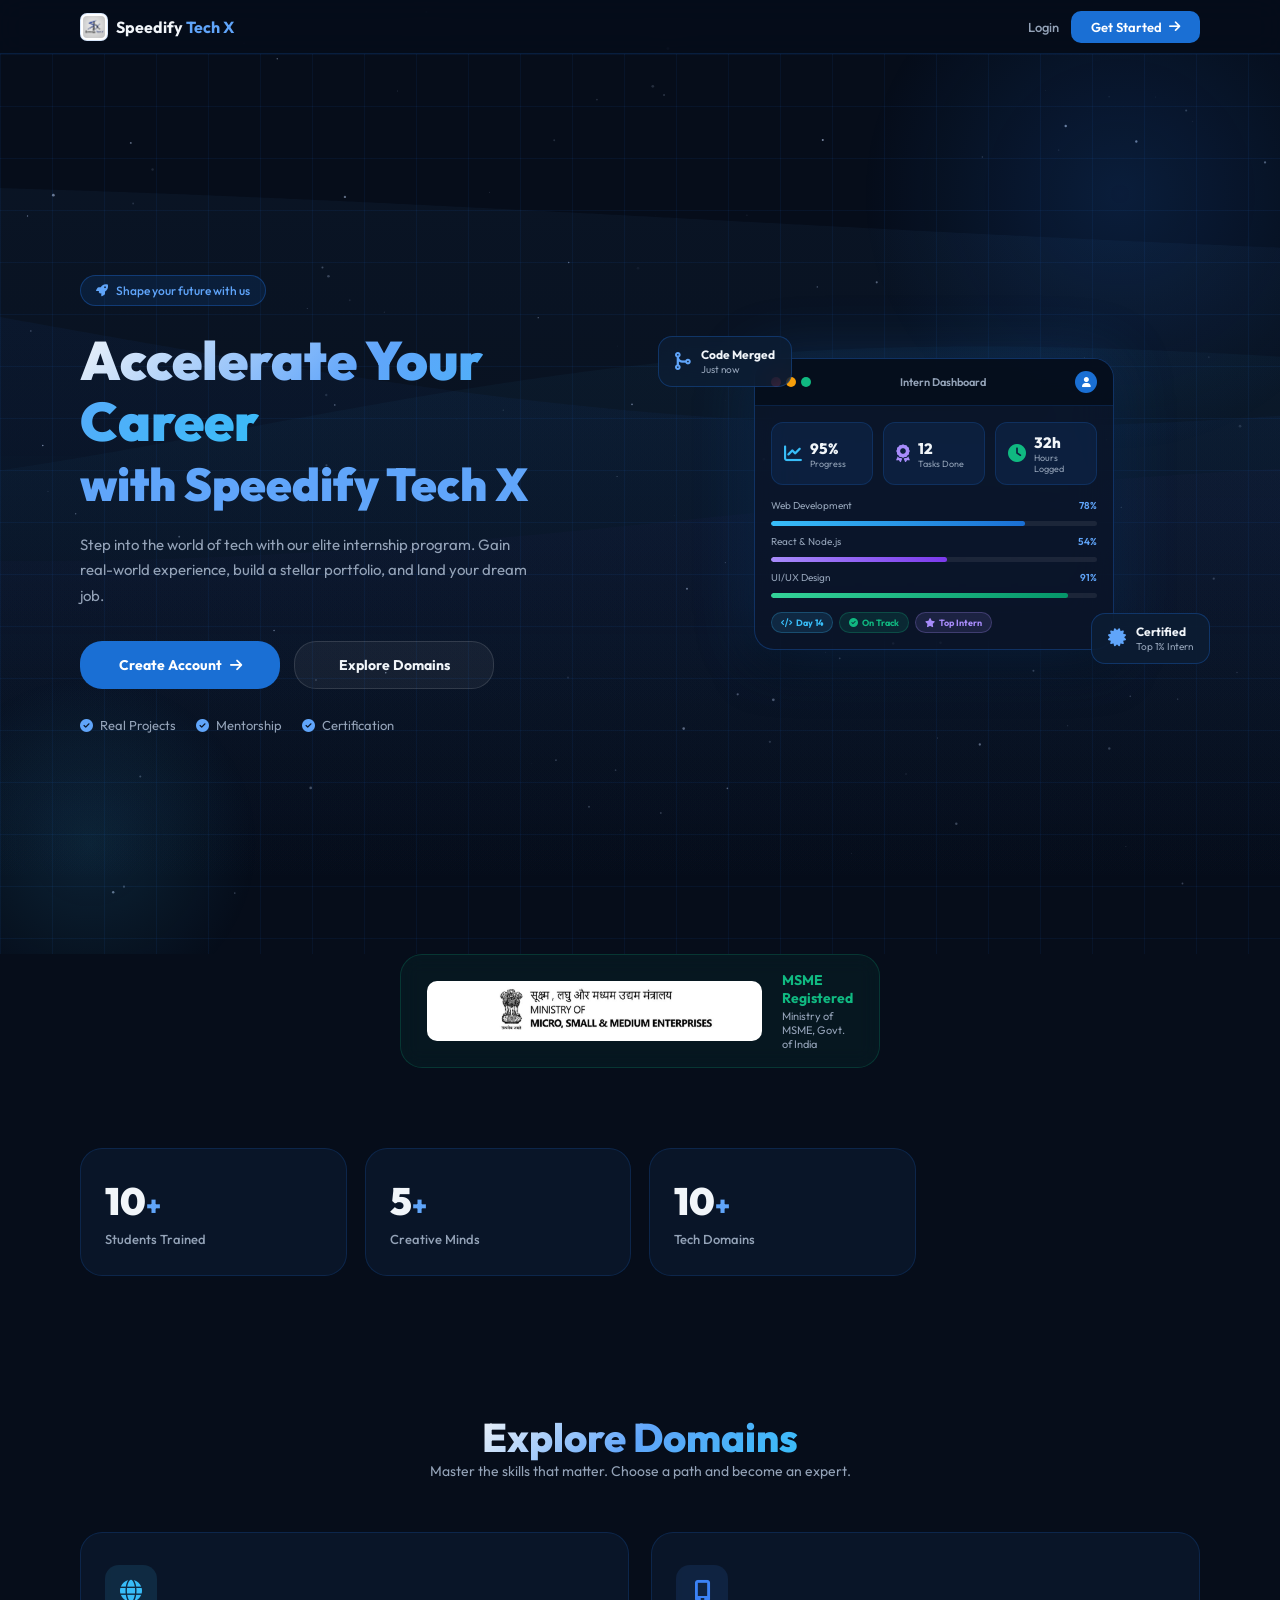
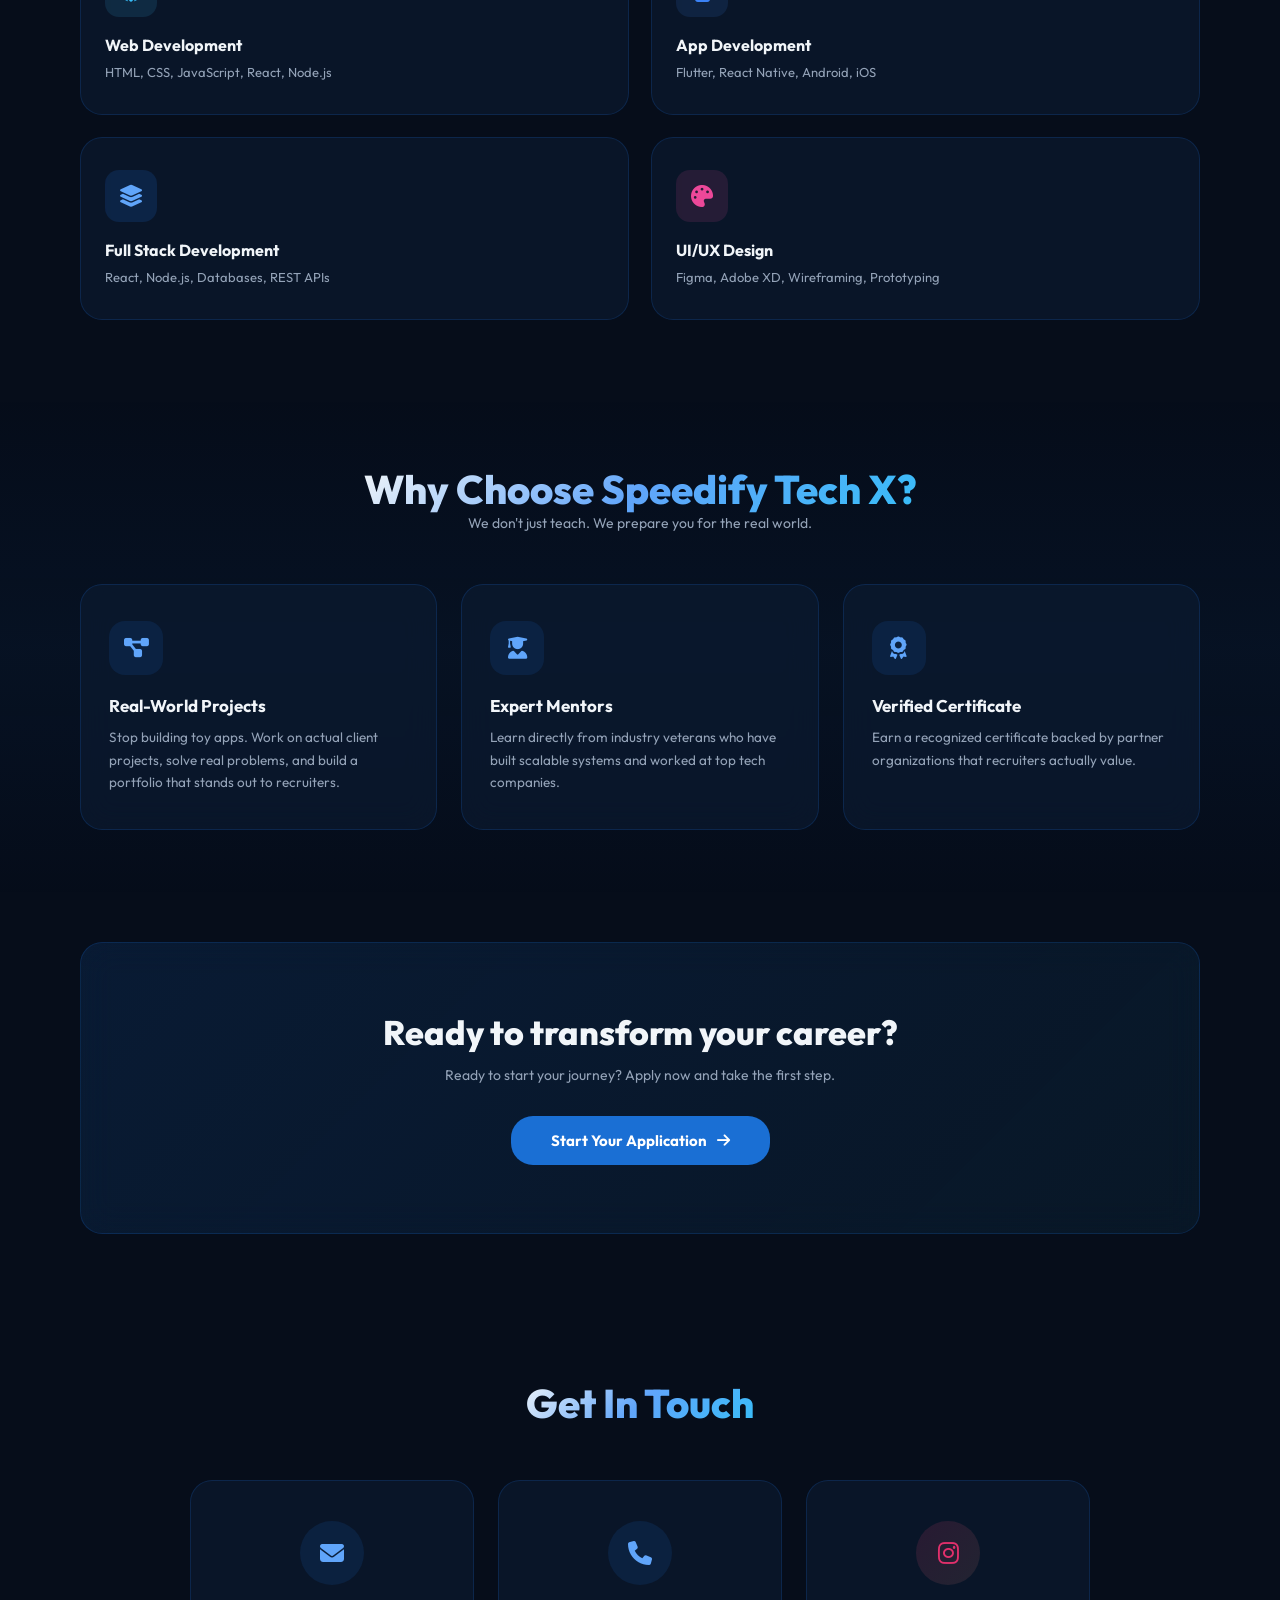
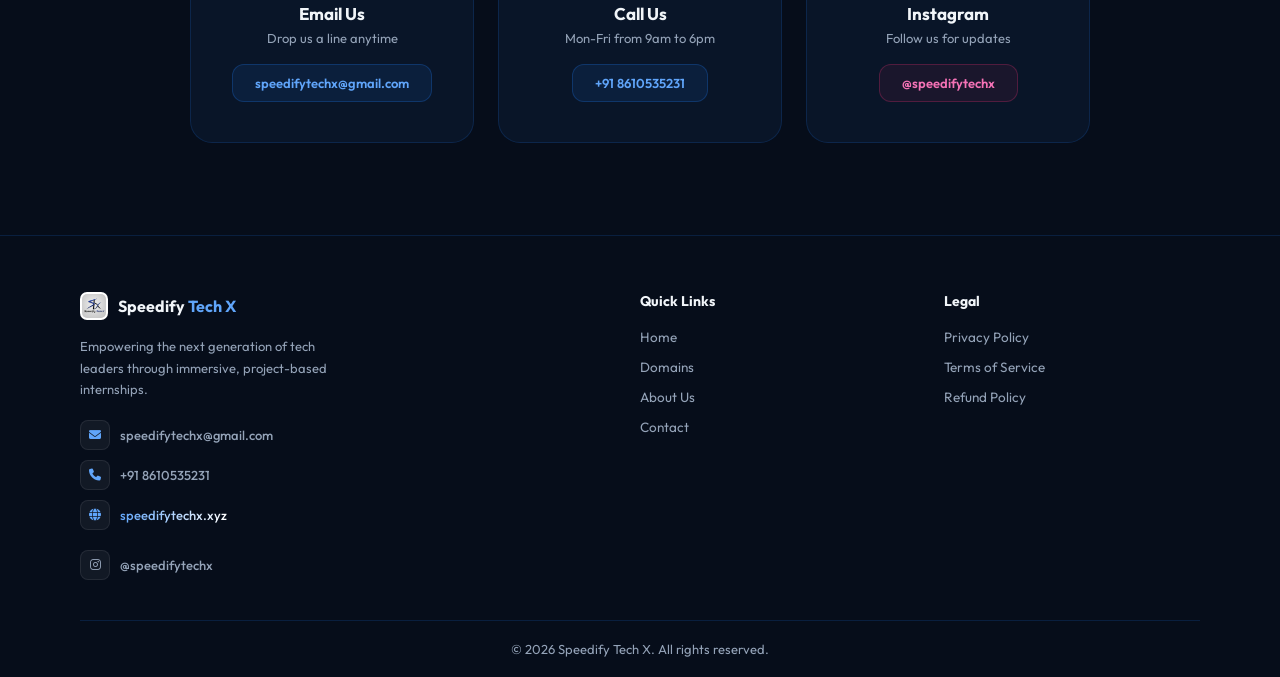
==== commit 928ebf3e: "Update landing.html" ====
--- a/landing.html
+++ b/landing.html
@@ -150,8 +150,7 @@
     <div class="container">
       <div class="stats-grid">
         <div class="stat-card glass-card"><span class="stat-num">10<span class="stat-plus">+</span></span><span class="stat-label">Students Trained</span></div>
-        <div class="stat-card glass-card"><span class="stat-num">50<span class="stat-plus">+</span></span><span class="stat-label">Partner Companies</span></div>
-        <div class="stat-card glass-card"><span class="stat-num">95<span class="stat-plus">%</span></span><span class="stat-label">Placement Rate</span></div>
+        <div class="stat-card glass-card"><span class="stat-num">5<span class="stat-plus">+</span></span><span class="stat-label">Creative Minds</span></div>
         <div class="stat-card glass-card"><span class="stat-num">10<span class="stat-plus">+</span></span><span class="stat-label">Tech Domains</span></div>
       </div>
     </div>
--- a/landing.css
+++ b/landing.css
@@ -483,7 +483,7 @@
   -webkit-text-fill-color: transparent;
   animation: footerLinkShimmer 4s linear infinite;
 }
-.footer-socials { display: flex; gap: 10px; margin-top: 4px; }
+.footer-socials { display: flex; gap: 10px; margin-top: 4px; justify-content: flex-start; }
 .footer-social-link {
   display: inline-flex; align-items: center; gap: 10px;
   color: var(--muted); text-decoration: none; font-size: 13px; font-weight: 500;
@@ -491,10 +491,10 @@
 }
 .footer-social-link:hover { color: var(--text); transform: translateX(4px); }
 .footer-social-btn {
-  width: 36px; height: 36px; border-radius: 8px;
-  background: rgba(255,255,255,0.06); border: 1px solid rgba(255,255,255,0.08);
+  width: 30px; height: 30px; border-radius: 8px;
+  background: rgba(255,255,255,0.05); border: 1px solid rgba(255,255,255,0.08);
   color: var(--muted); display: flex; align-items: center; justify-content: center;
-  font-size: 14px; transition: all 0.2s;
+  font-size: 12px; transition: all 0.2s; flex-shrink: 0;
 }
 .footer-social-link:hover .footer-social-btn {
   background: rgba(30,115,230,0.18); border-color: rgba(30,115,230,0.35); color: var(--purple-light);
@@ -603,7 +603,7 @@
   .footer-brand-desc { max-width: 100%; text-align: center; }
   .footer-contact-list { align-items: center; width: 100%; }
   .footer-contact-item { max-width: 320px; width: 100%; }
-  .footer-socials { justify-content: center; width: 100%; }
+  .footer-socials { justify-content: flex-start; width: 100%; }
   .footer-links-col { align-items: center; text-align: center; }
   .footer-link-list { align-items: center; }
   .footer-bottom { flex-direction: column; text-align: center; }
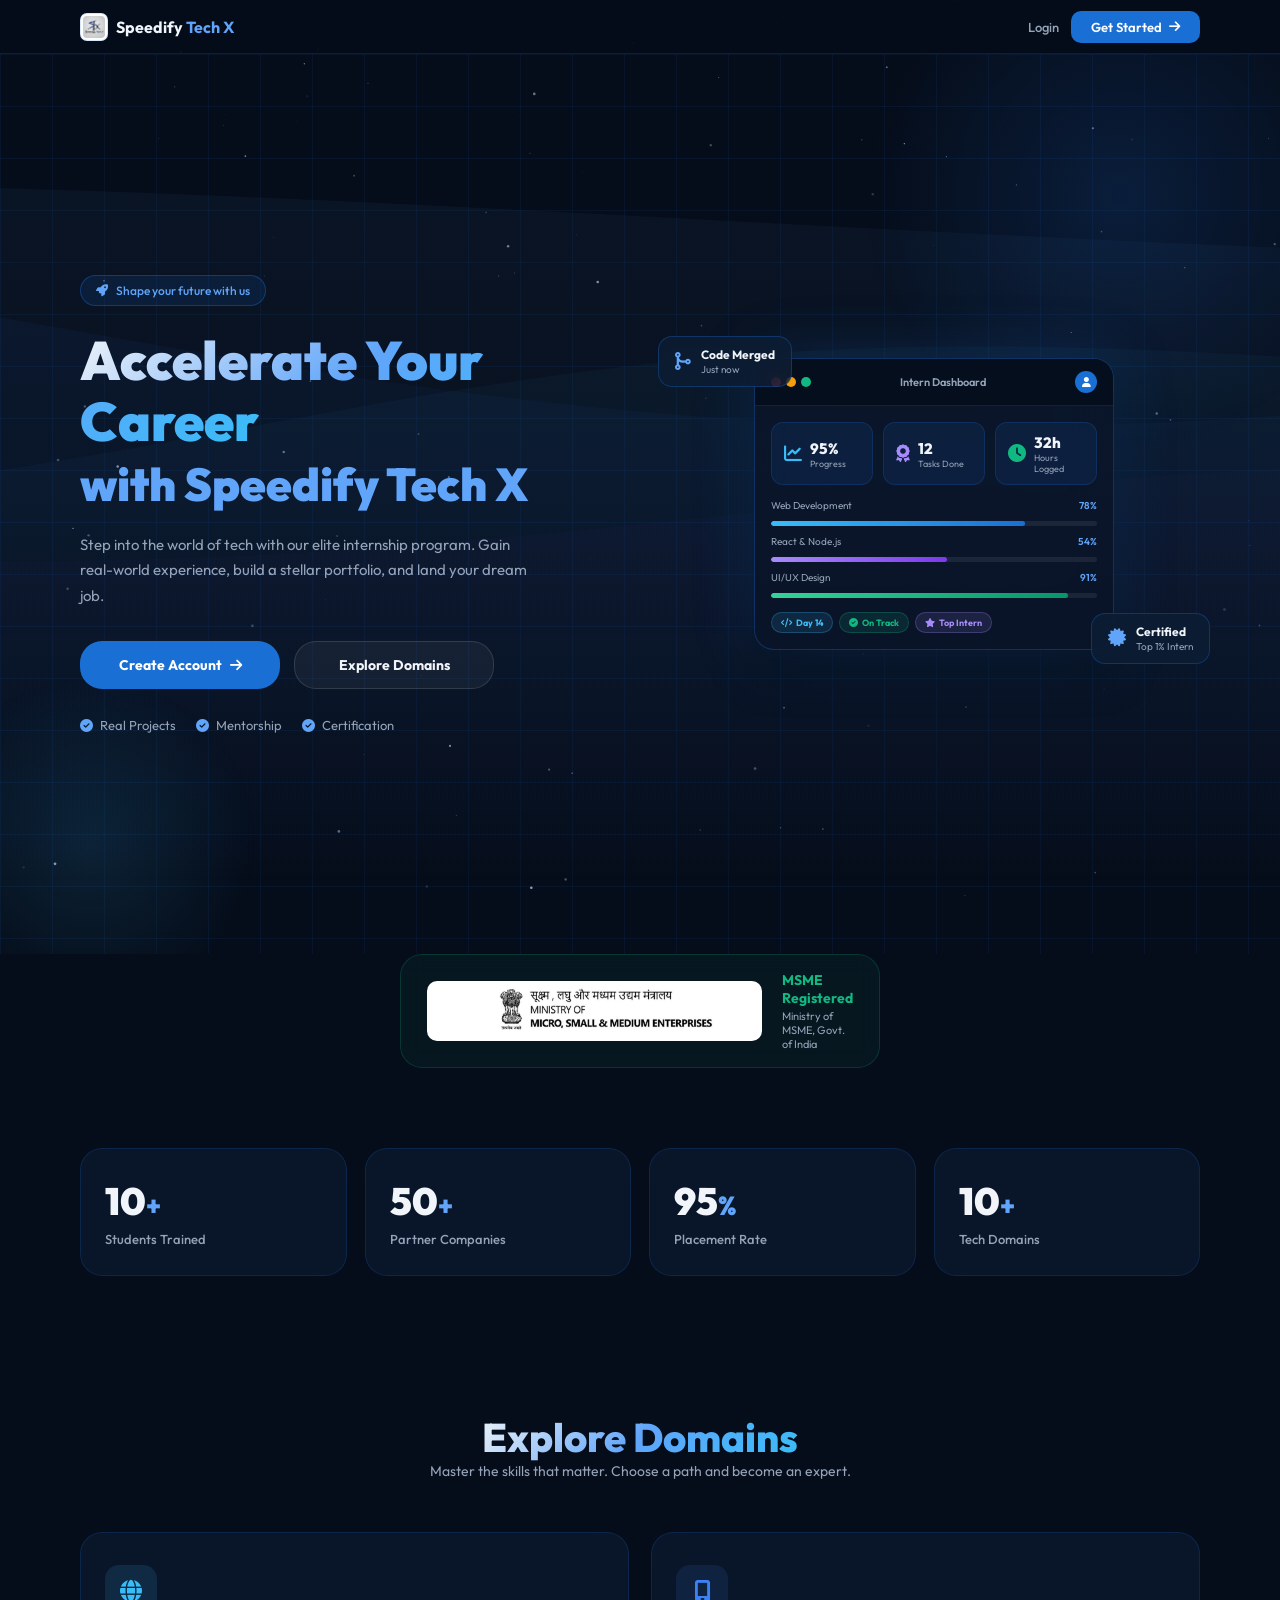
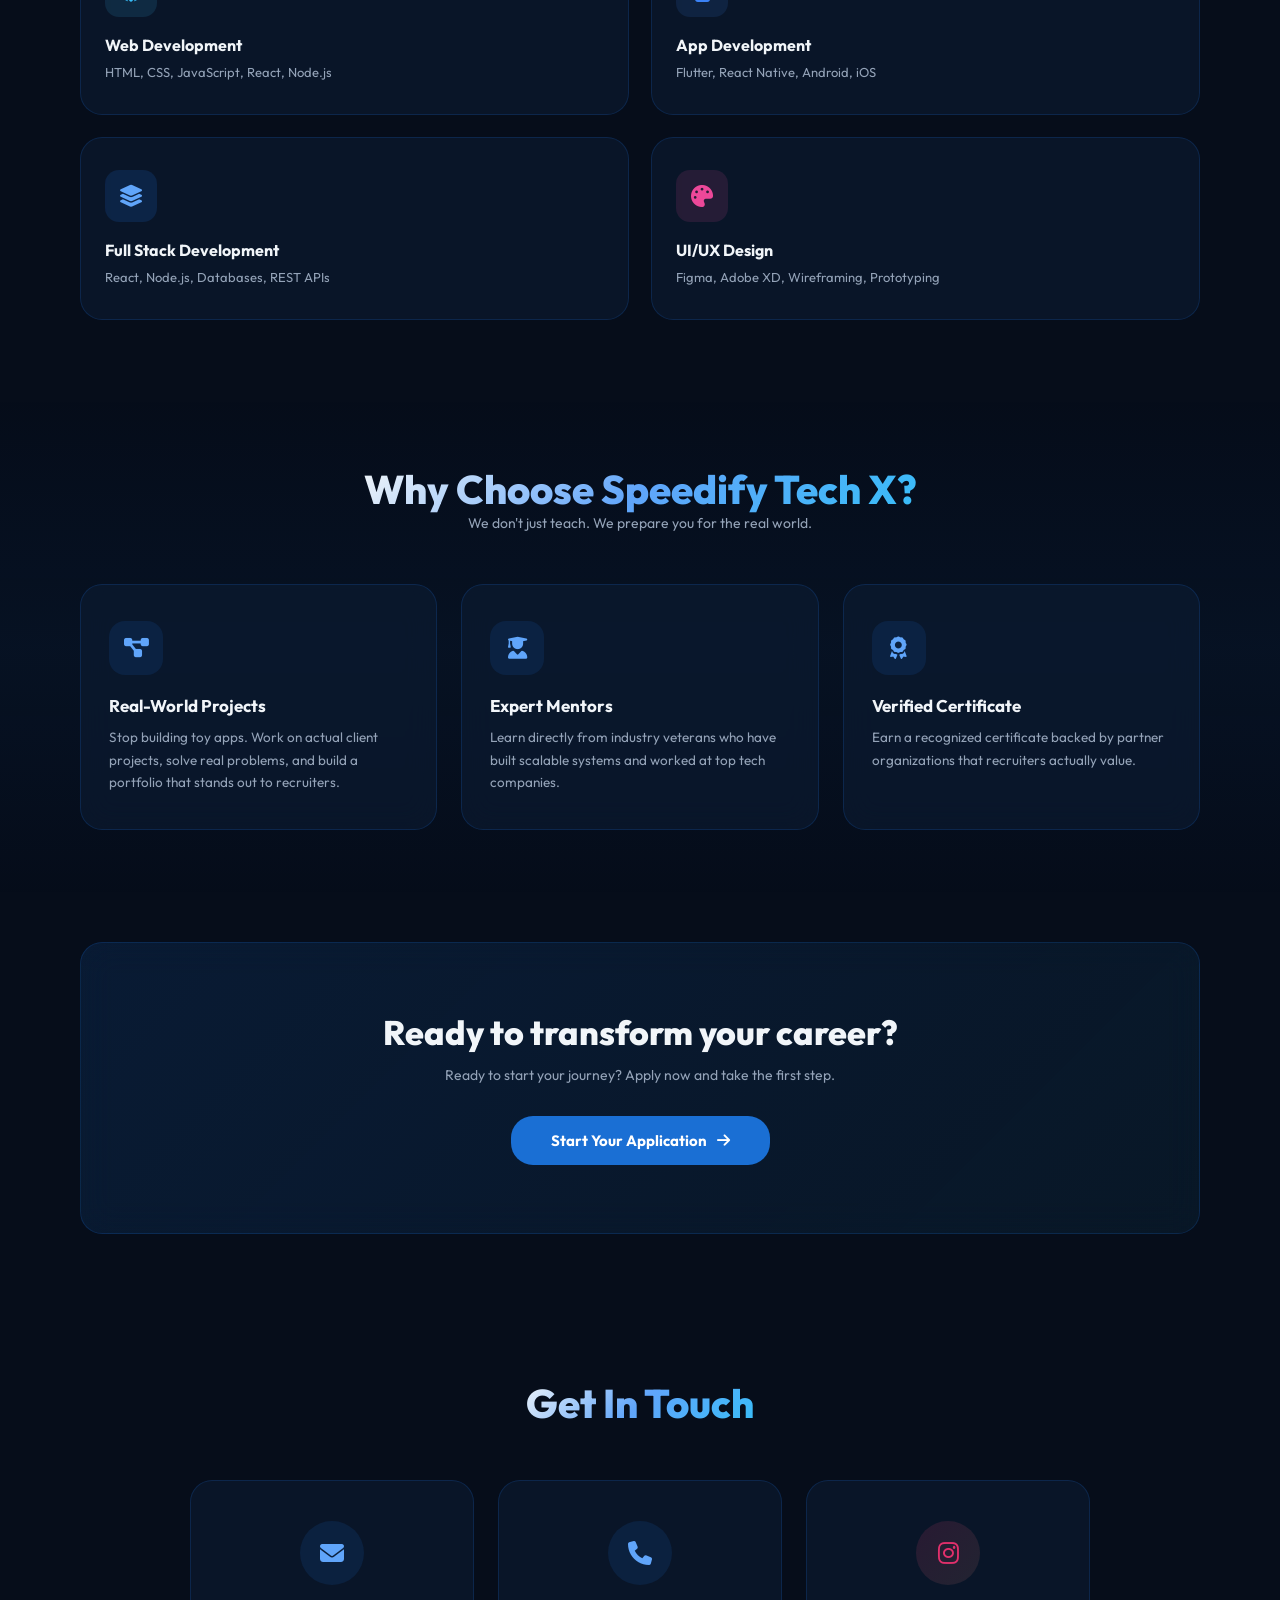
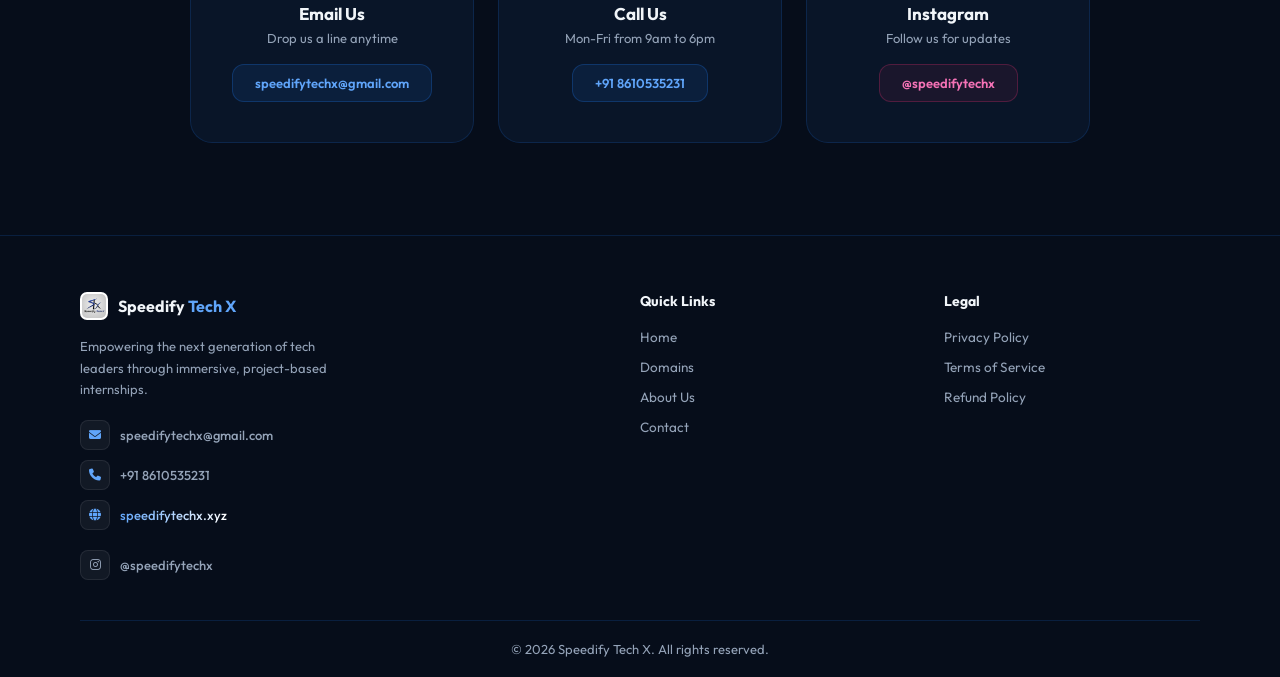
==== commit 54b56100: "push" ====
--- a/landing.html
+++ b/landing.html
@@ -150,7 +150,8 @@
     <div class="container">
       <div class="stats-grid">
         <div class="stat-card glass-card"><span class="stat-num">10<span class="stat-plus">+</span></span><span class="stat-label">Students Trained</span></div>
-        <div class="stat-card glass-card"><span class="stat-num">5<span class="stat-plus">+</span></span><span class="stat-label">Creative Minds</span></div>
+        <div class="stat-card glass-card"><span class="stat-num">50<span class="stat-plus">+</span></span><span class="stat-label">Partner Companies</span></div>
+        <div class="stat-card glass-card"><span class="stat-num">95<span class="stat-plus">%</span></span><span class="stat-label">Placement Rate</span></div>
         <div class="stat-card glass-card"><span class="stat-num">10<span class="stat-plus">+</span></span><span class="stat-label">Tech Domains</span></div>
       </div>
     </div>
